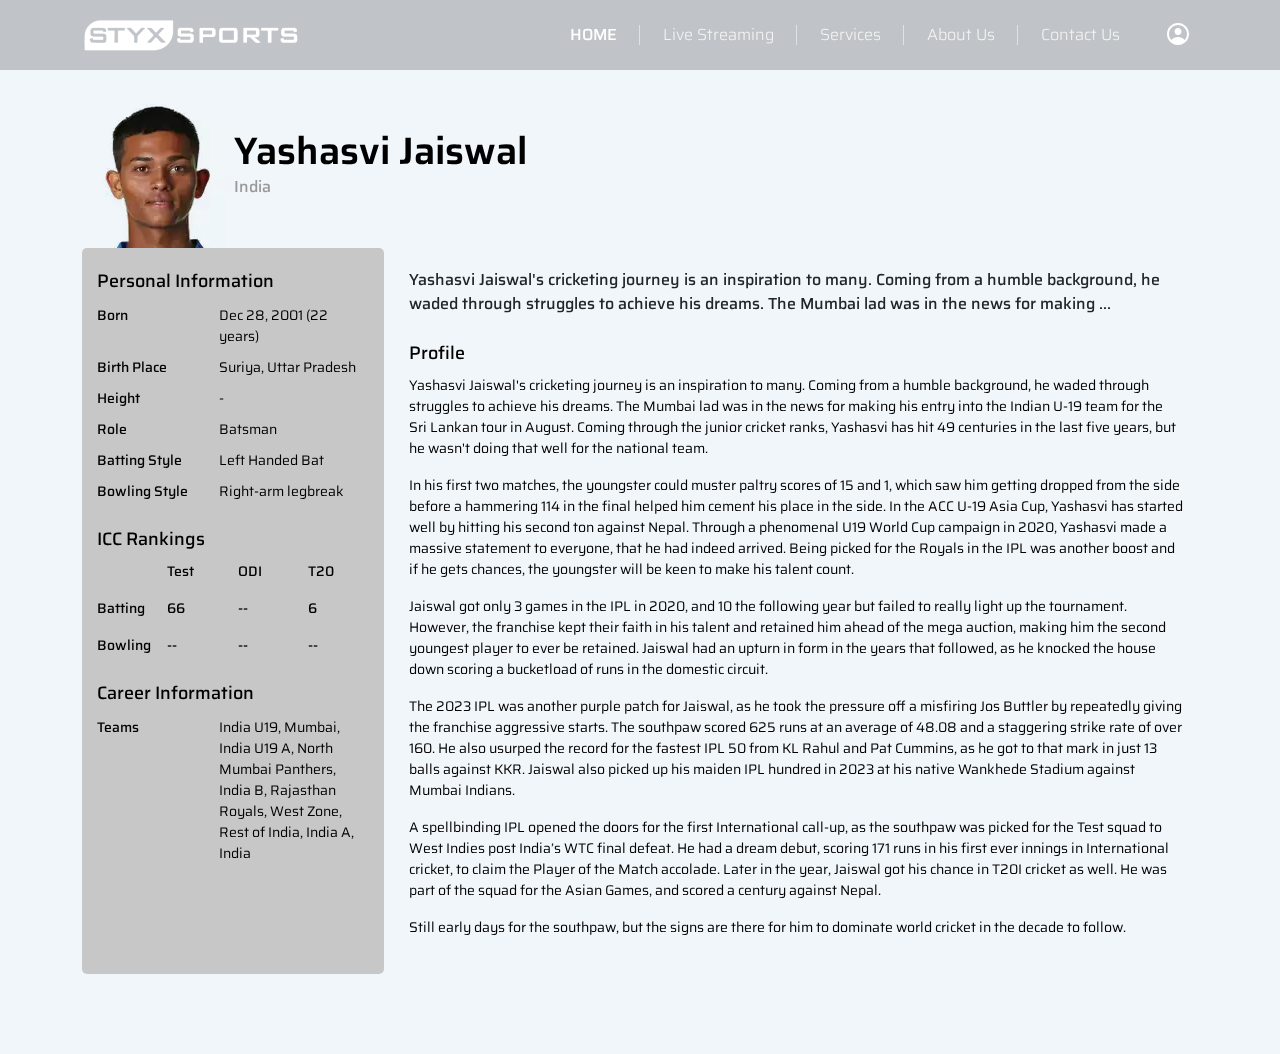
==== player-details.html @ 8a096def "added_player_details_screen" ====
<!doctype html>
<html lang="en">

<head>
    <meta charset="utf-8">
    <meta name="viewport" content="width=device-width, initial-scale=1">
    <meta name="theme-color" content="#061945" />
    <title>Cricket</title>

    <!-- External CSS Link -->
    <link rel="stylesheet" href="./Assets/CSS/style.css">
    <link rel="stylesheet" href="./Assets/CSS/streaming-view.result.css">
    <link rel="stylesheet" href="./Assets/CSS/player-details.css">

    <!-- Font Awesome CDN -->
    <link rel="stylesheet" href="https://cdnjs.cloudflare.com/ajax/libs/font-awesome/6.5.1/css/all.min.css"
        integrity="sha512-DTOQO9RWCH3ppGqcWaEA1BIZOC6xxalwEsw9c2QQeAIftl+Vegovlnee1c9QX4TctnWMn13TZye+giMm8e2LwA=="
        crossorigin="anonymous" referrerpolicy="no-referrer" />
    <!-- Font Awesome CDN -->
    <link rel="stylesheet" href="./Assets/CSS/bootstrap.min.css">
</head>

<body>
    <!-- navbar component starts here -->
    <header class="header">
        <nav class="navbar navbar-expand-lg">
            <div class="container">
                <a class="navbar-brand" href="#">
                    <img loading="lazy" src="./Assets/Icons/logo.png" alt="">
                </a>
                <button class="navbar-toggler" type="button" data-bs-toggle="collapse"
                    data-bs-target="#navbarSupportedContent" aria-controls="navbarSupportedContent"
                    aria-expanded="false" aria-label="Toggle navigation">
                    <i class="fa-solid fa-bars menu-icon"></i>
                </button>
                <div class="collapse navbar-collapse" id="navbarSupportedContent">
                    <ul class="navbar-nav ms-auto mb-2 mb-lg-0">
                        <li class="nav-item">
                            <a onclick="changeTextTransform(this)" class="nav-link nav-active" aria-current="page"
                                href="#">Home</a>
                        </li>
                        <li class="nav-item">
                            <a onclick="changeTextTransform(this)" class="nav-link" href="#">Live Streaming</a>
                        </li>
                        <li class="nav-item">
                            <a onclick="changeTextTransform(this)" class="nav-link" href="#">Services</a>
                        </li>
                        <li class="nav-item">
                            <a onclick="changeTextTransform(this)" class="nav-link" href="#">About Us</a>
                        </li>
                        <li class="nav-item">
                            <a onclick="changeTextTransform(this)" class="nav-link last-child" href="#">Contact Us</a>
                        </li>
                        <li class="nav-item">
                            <a style="margin-top: -2px;" class="nav-link last-child" href="#"><svg
                                    data-bs-toggle="modal" data-bs-target="#exampleModal1" width="24" height="24"
                                    viewBox="0 0 24 24" fill="none" xmlns="http://www.w3.org/2000/svg">
                                    <path fill-rule="evenodd" clip-rule="evenodd"
                                        d="M12 3C7.02944 3 3 7.02944 3 12C3 14.3049 3.86647 16.4075 5.29146 17.9997C6.94 16.1586 9.3347 15 12 15C14.6655 15 17.0604 16.1588 18.7083 18C20.1334 16.4077 21 14.3051 21 12C21 7.02944 16.9706 3 12 3ZM1 12C1 5.92487 5.92487 1 12 1C18.0751 1 23 5.92487 23 12C23 18.0751 18.0751 23 12 23C5.92487 23 1 18.0751 1 12ZM15.5 9.5C15.5 11.433 13.933 13 12 13C10.067 13 8.5 11.433 8.5 9.5C8.5 7.567 10.067 6 12 6C13.933 6 15.5 7.567 15.5 9.5Z"
                                        fill="#FFFFFF"></path>
                                </svg></a>
                        </li>
                    </ul>
                </div>
            </div>
        </nav>
    </header>
    <!-- navbar component ends here -->

    <!-- player details component starts here -->
    <section class="player-details-wrapper">
        <div class="container">
            <!-- player header -->
            <div class="player-details-header">
                <div>
                    <img src="./Assets/Images/yashasvi-jaiswal.webp" alt="">
                </div>
                <div>
                    <h1>Yashasvi Jaiswal
                    </h1>
                    <p>India</p>
                </div>
            </div>
            <!-- player header -->

            <!-- player info -->
            <div class="player-info-grid-row">
                <div>
                    <p class="heade-info">Personal Information</p>

                    <!-- personal info grid row -->
                    <div class="personal-info-grid-row">
                        <div>
                            <p>Born</p>
                        </div>
                        <div>
                            <p>Dec 28, 2001 (22 years)</p>
                        </div>
                    </div>
                    <div class="personal-info-grid-row">
                        <div>
                            <p>Birth Place</p>
                        </div>
                        <div>
                            <p>Suriya, Uttar Pradesh</p>
                        </div>
                    </div>
                    <div class="personal-info-grid-row">
                        <div>
                            <p>Height</p>
                        </div>
                        <div>
                            <p>-</p>
                        </div>
                    </div>
                    <div class="personal-info-grid-row">
                        <div>
                            <p>Role</p>
                        </div>
                        <div>
                            <p>Batsman</p>
                        </div>
                    </div>
                    <div class="personal-info-grid-row">
                        <div>
                            <p>Batting Style</p>
                        </div>
                        <div>
                            <p>Left Handed Bat</p>
                        </div>
                    </div>
                    <div class="personal-info-grid-row">
                        <div>
                            <p>Bowling Style</p>
                        </div>
                        <div>
                            <p>Right-arm legbreak</p>
                        </div>
                    </div>
                    <!-- personal info grid row -->


                    <p class="heade-info mt-4 mb-2">ICC Rankings</p>

                    <!-- icc rankings grid row -->
                    <div class="icc-rankings-grid-row">
                        <div></div>
                        <div>
                            <p>Test</p>
                        </div>
                        <div>
                            <p>ODI</p>
                        </div>
                        <div>
                            <p>T20</p>
                        </div>
                    </div>

                    <div class="icc-rankings-grid-row">
                        <div>
                            <p class="head-icc">Batting</p>
                        </div>
                        <div>
                            <p>66</p>
                        </div>
                        <div>
                            <p>--</p>
                        </div>
                        <div>
                            <p>6</p>
                        </div>
                    </div>

                    <div class="icc-rankings-grid-row">
                        <div>
                            <p class="head-icc">Bowling</p>
                        </div>
                        <div>
                            <p>--</p>
                        </div>
                        <div>
                            <p>--</p>
                        </div>
                        <div>
                            <p>--</p>
                        </div>
                    </div>
                    <!-- icc rankings grid row -->

                    <p class="heade-info mt-4">Career Information</p>
                    <div class="personal-info-grid-row">
                        <div>
                            <p>Teams</p>
                        </div>
                        <div>
                            <p>India U19, Mumbai, India U19 A, North Mumbai Panthers, India B, Rajasthan Royals, West
                                Zone, Rest of India, India A, India</p>
                        </div>
                    </div>
                </div>
                <div>
                    <p class="profile-info">Yashasvi Jaiswal's cricketing journey is an inspiration to many. Coming from
                        a humble background,
                        he waded through struggles to achieve his dreams. The Mumbai lad was in the news for making ...
                    </p>

                    <p class="heade-info mt-4 mb-2">Profile</p>
                    <div class="profile-info-row">
                        <p>Yashasvi Jaiswal's cricketing journey is an inspiration to many. Coming from a humble
                            background,
                            he waded through struggles to achieve his dreams. The Mumbai lad was in the news for making
                            his
                            entry into the Indian U-19 team for the Sri Lankan tour in August. Coming through the junior
                            cricket ranks, Yashasvi has hit 49 centuries in the last five years, but he wasn't doing
                            that
                            well for the national team.</p>
                        <p>In his first two matches, the youngster could muster paltry scores of 15 and 1, which saw him
                            getting dropped from the side before a hammering 114 in the final helped him cement his
                            place in the side. In the ACC U-19 Asia Cup, Yashasvi has started well by hitting his second
                            ton against Nepal. Through a phenomenal U19 World Cup campaign in 2020, Yashasvi made a
                            massive statement to everyone, that he had indeed arrived. Being picked for the Royals in
                            the IPL was another boost and if he gets chances, the youngster will be keen to make his
                            talent count.</p>
                        <p>Jaiswal got only 3 games in the IPL in 2020, and 10 the following year but failed to really
                            light up the tournament. However, the franchise kept their faith in his talent and retained
                            him ahead of the mega auction, making him the second youngest player to ever be retained.
                            Jaiswal had an upturn in form in the years that followed, as he knocked the house down
                            scoring a bucketload of runs in the domestic circuit.</p>
                        <p>The 2023 IPL was another purple patch for Jaiswal, as he took the pressure off a misfiring
                            Jos Buttler by repeatedly giving the franchise aggressive starts. The southpaw scored 625
                            runs at an average of 48.08 and a staggering strike rate of over 160. He also usurped the
                            record for the fastest IPL 50 from KL Rahul and Pat Cummins, as he got to that mark in just
                            13 balls against KKR. Jaiswal also picked up his maiden IPL hundred in 2023 at his native
                            Wankhede Stadium against Mumbai Indians.</p>
                        <p>A spellbinding IPL opened the doors for the first International call-up, as the southpaw was
                            picked for the Test squad to West Indies post India’s WTC final defeat. He had a dream
                            debut, scoring 171 runs in his first ever innings in International cricket, to claim the
                            Player of the Match accolade. Later in the year, Jaiswal got his chance in T20I cricket as
                            well. He was part of the squad for the Asian Games, and scored a century against Nepal.</p>
                        <p>Still early days for the southpaw, but the signs are there for him to dominate world cricket
                            in the decade to follow.</p>
                    </div>
                </div>
            </div>
            <!-- player info grid -->
        </div>
    </section>
    <!-- player details component ends here -->


    <!-- login singup modal component starts here -->
    <div class="modal fade" id="exampleModal1" tabindex="-1" aria-labelledby="exampleModalLabel1" aria-hidden="true">
        <div class="modal-dialog login-modal-head">
            <div class="modal-content">
                <div class="modal-header login-modal">
                    <h5 class="modal-title" id="exampleModalLabel1">Sign in to continue
                    </h5>
                    <button type="button" class="btn-close" data-bs-dismiss="modal" aria-label="Close"></button>
                </div>
                <div class="modal-body">
                    <input id="mobileNumber" type="number" placeholder="Mobile Number">
                    <button type="submit" id="submitButton">CONTINUE</button>

                    <h4 class="oc-continue"><span>OR CONTINUE WITH</span></h4>

                    <div class="login-auth">
                        <div><img src="./Assets/Icons/fb.webp" alt=""></div>
                        <div><img src="./Assets/Icons/google.webp" alt=""></div>
                    </div>

                    <p class="toc">By logging in, you agree to our <a href="">terms & conditions</a></p>
                </div>
            </div>
        </div>
    </div>
    <!-- login signup modal component ends here -->

    <script src="./Assets/JS/bootstrap.bundle.min.js"></script>

    <!-- <script src="https://cdnjs.cloudflare.com/ajax/libs/jquery/3.7.1/jquery.min.js"
        integrity="sha512-v2CJ7UaYy4JwqLDIrZUI/4hqeoQieOmAZNXBeQyjo21dadnwR+8ZaIJVT8EE2iyI61OV8e6M8PP2/4hpQINQ/g=="
        crossorigin="anonymous" referrerpolicy="no-referrer"></script> -->

    <script src="./Assets/JS/jquery.min.js"></script>

    <script src="./Assets/JS/Active.js"></script>
</body>

</html>
---- Assets/CSS/style.css ----
/* Resetting css */
* {
    margin: 0;
    padding: 0;
    box-sizing: border-box;
    scroll-behavior: smooth;
    transition: .3s ease-in;
    outline: none;
    border: none;
}


body,
html {
    transition: .3s ease-in;
    overflow-x: hidden;
    background-color: #F1F6FA;
}

/* Resetting css */

/* font family including */
@font-face {
    font-family: Saira_Light;
    src: url('../Fonts/Saira-Light.ttf');
}

@font-face {
    font-family: Saira_Regular;
    src: url('../Fonts/Saira-Regular.ttf');
}

@font-face {
    font-family: Saira_Medium;
    src: url('../Fonts/Saira-Medium.ttf');
}

@font-face {
    font-family: Saira_SemiBold;
    src: url('../Fonts/Saira-SemiBold.ttf');
}

@font-face {
    font-family: Saira_Bold;
    src: url('../Fonts/Saira-Bold.ttf');
}

@font-face {
    font-family: Saira_Medium_Italic;
    src: url('../Fonts/Saira-MediumItalic.ttf');
}

/* font family including */

/* scrollbar change css */
* {
    scrollbar-width: auto;
    scrollbar-color: #757575 #ffffff;
    scroll-behavior: smooth;
}

/* Chrome, Edge, and Safari */
*::-webkit-scrollbar {
    width: 10px;
    height: 12px;
}

*::-webkit-scrollbar-track {
    background: #ffffff;
}

*::-webkit-scrollbar-thumb {
    background-color: rgba(0, 0, 0, 0.25);
    border-radius: 10px;
    border: 2px solid #ffffff;
}

body.modal-open {
    overflow: hidden;
    padding-right: 0px !important;
}

/* scrollbar change css */

/* navbar css */
.nav-link {
    font-family: 'Saira_Light';
    color: rgba(255, 255, 255, 0.8) !important;
    position: relative;
    top: 0;
    font-size: 16px;
}

.nav-link::after {
    content: "";
    position: absolute;
    top: 10px;
    right: -15px;
    width: 1px;
    background-color: rgba(255, 255, 255, 0.5);
    height: 20px;
}

.last-child::after {
    background-color: transparent;
}

header {
    position: fixed;
    width: 100%;
    top: 0;
    z-index: 99999;
}

.menu-icon {
    color: white;
}

.navbar-toggler {
    box-shadow: none !important;
}

/* On Scroll header css */
.header_bg {
    background-color: rgba(0, 0, 0, 0.2) !important;
    backdrop-filter: blur(35px);
}

/* On Scroll header css */

@media screen and (min-width: 992px) {
    .navbar-expand-lg .navbar-nav {
        flex-direction: row;
        gap: 30px;
    }
}

.nav-active {
    text-transform: uppercase !important;
    font-size: 12px;
    font-family: 'Saira_Medium';
    color: white !important;
}

@media screen and (max-width: 992px) {
    header {
        background-color: rgba(0, 0, 0, 0.2) !important;
        backdrop-filter: blur(35px);
    }

    .nav-link::after {
        background-color: transparent;
    }
}

/* navbar css */

/* banner css */
.cricket-bg-row {
    background-image: url('../Images/banner.png');
    background-size: cover;
    background-repeat: no-repeat;
    height: 768px;
    background-position: bottom center;
    display: flex;
    flex-direction: column;
    justify-content: center;
}

.banner-wrapper-grid-row {
    display: grid;
    grid-template-columns: 3fr 1fr;
    gap: 10px;
}


.banner-wrapper-grid-row>div:nth-child(1)>p {
    font-size: 46px;
    font-family: 'Saira_Light';
    color: #fff;
    margin-bottom: 0rem;
}

.banner-wrapper-grid-row>div:nth-child(1)>h1 {
    text-transform: uppercase;
    font-size: 65px;
    color: white;
    font-family: 'Saira_SemiBold';
}

.banner-wrapper-grid-row>div:nth-child(1)>h1>span {
    color: #FEB800;
}

.banner-wrapper-grid-row>div:nth-child(2) {
    position: relative;
    top: 0;
}

.banner-wrapper-grid-row>div:nth-child(2)>img {
    position: absolute;
    top: -160px;
}

@media screen and (max-width: 1080px) {
    .banner-wrapper-grid-row>div:nth-child(2)>img {
        position: absolute;
        top: -110px;
        left: -135px;
    }
}

@media screen and (max-width: 712px) {
    .banner-wrapper-grid-row {
        grid-template-columns: repeat(1, 1fr);
    }

    .banner-wrapper-grid-row>div:nth-child(2)>img {
        width: 40%;
        left: 0;
        right: 0;
        margin: auto;
        top: 10px;
    }

    .cricket-bg-row {
        height: 600px;
    }
}

@media screen and (max-width: 576px) {
    .banner-wrapper-grid-row>div:nth-child(1)>h1 {
        font-size: 42px;
    }

    .banner-wrapper-grid-row>div:nth-child(2)>img {
        width: 50%;
    }
}

/* banner css */

/* Video container css */

.video-container {
    position: relative;
    top: 0;
}

.left-side {
    position: absolute;
    top: 0;
    left: 0;
    width: 125px;
}


.video-wrapper-grid-row {
    display: grid;
    grid-template-columns: 1.5fr 3fr;
    gap: 20px;
    margin: 40px 0px 40px 0px;
    /* margin-bottom: 120rem; */
}

.video-wrapper-left-content {
    display: flex;
    flex-direction: column;
    justify-content: center;
}

.video-icon img {
    width: 100%;
    position: relative;
}

.video-container-col {
    position: relative;
    top: 0;
}


.top-row {
    position: absolute;
    top: -40px;
    left: -40px;
}

.bottom-row {
    position: absolute;
    bottom: -105px;
    right: -110px;
}


.video-wrapper-left-content>p:nth-child(1) {
    font-family: 'Saira_Medium';
    font-size: 24px;
    text-transform: uppercase;
    color: #CC0102;
    margin-bottom: 0rem;
}

.video-wrapper-left-content>h2 {
    font-family: 'Saira_Medium';
    font-size: 54px;
    color: #102C6D;
    text-transform: uppercase;
}

.video-wrapper-left-content>p:nth-child(3) {
    font-family: 'Saira_Medium';
    font-size: 24px;
    text-transform: uppercase;
    color: #000;
    margin-bottom: 0.5rem;
}

.video-wrapper-left-content>p:nth-child(4) {
    font-family: 'Saira_Regular';
}

.video-icon {
    position: relative;
    top: 0;
}

.video-icon>button {
    position: absolute;
    bottom: 0;
    left: 0;
    right: 0;
    margin: auto;
    width: fit-content;
    border-radius: 22px 22px 0px 0px;
    border: 1px solid rgba(255, 255, 255, 0.07);
    background: rgba(255, 255, 255, 0.20);
    backdrop-filter: blur(17.700000762939453px);
    padding: 10px 20px 10px 20px;
    font-family: 'Saira_Medium';
    font-size: 24px;
    color: white;
    z-index: 22;
}



@media screen and (max-width: 1080px) {
    .video-wrapper-grid-row {
        grid-template-columns: 2fr 3fr;
    }
}


@media screen and (max-width: 712px) {
    .video-wrapper-grid-row {
        margin-top: 50%;
    }

    .video-wrapper-grid-row {
        display: flex;
        flex-direction: column-reverse;
    }

    .video-wrapper-left-content {
        position: relative;
        z-index: 222;
    }
}

@media screen and (max-width: 576px) {
    .video-wrapper-left-content>h2 {
        padding-right: 70px;
        font-size: 42px;
    }
}

/* video container css */

/* streaming css starts here */
.streaming-header>h3 {
    font-family: 'Saira_Regular';
    font-size: 32px;
}

.streaming-header {
    margin-top: 20px;
    display: flex;
    flex-direction: row;
    align-items: center;
    justify-content: space-between;
}

.streaming-header>button {
    border-radius: 7px;
    background: #CC0102;
    padding: 8px 15px;
    font-family: 'Saira_Medium';
    color: white;
    font-size: 16px;
    white-space: nowrap;
}

.live-streaming-container {
    margin: 140px 0px 50px 0px;
    position: relative;
    top: 0;
}

.right-side-ellipse {
    position: absolute;
    right: 0;
    top: 120px;
}

.streaming-header>h3>span {
    font-family: 'Saira_SemiBold';
    color: #102C6D;
}

/* carousel css */
.item {
    height: auto;
    margin-top: 15px;
}


.owl-carousel .owl-item img {
    height: 224px;
    object-fit: cover;
    overflow-clip-margin: unset;
    overflow: hidden;
    border-radius: 11px 11px 0px 0px;
    transform: scale(1);
    transition: .5s ease-in-out;
}

.owl-carousel .owl-item img:hover {
    transform: scale(1.05);
    cursor: pointer;
}

.owl-prev,
.owl-next {
    position: absolute;
    top: 50%;
    transform: translateY(-50%);
    display: block !important;
    border: 0px solid black;
}

.owl-prev {
    left: -30px;
}

.owl-next {
    right: -30px;
}

.owl-prev i,
.owl-next i {
    color: #fff;
    font-size: 18px;
}

.owl-theme .owl-nav [class*=owl-] {
    width: 50px !important;
    height: 50px !important;
    display: flex !important;
    border-radius: 8px !important;
    background: #102C6D !important;
    box-shadow: 3px 3px 8px 0px rgba(0, 0, 0, 0.10), 11px 11px 15px 0px rgba(0, 0, 0, 0.09), 24px 24px 20px 0px rgba(0, 0, 0, 0.05), 42px 42px 24px 0px rgba(0, 0, 0, 0.01), 66px 66px 26px 0px rgba(0, 0, 0, 0.00) !important;
    flex-direction: row;
    align-items: center;
    justify-content: center;
}

.text-owl {
    border-radius: 0px 0px 11px 11px;
    border: 1px solid rgba(16, 44, 109, 0.20);
    background: #FFF;
    box-shadow: 1px 3px 8px 0px rgba(0, 0, 0, 0.03), 2px 14px 14px 0px rgba(0, 0, 0, 0.03), 5px 30px 19px 0px rgba(0, 0, 0, 0.02), 9px 54px 22px 0px rgba(0, 0, 0, 0.00), 13px 85px 24px 0px rgba(0, 0, 0, 0.00);
    padding: 10px 15px 15px 15px;
}

.text-owl>p:nth-child(1) {
    font-family: 'Saira_Medium_Italic';
    color: #CC0102;
    font-size: 20px;
    margin-bottom: 0rem;
}

.text-owl>p:nth-child(2) {
    font-family: 'Saira_Medium';
    font-size: 16px;
    color: #000;
    margin-bottom: 0.4rem;
}

.text-owl>p:nth-child(3),
.live-score-dt {
    border-radius: 6px;
    background: #F2F2F2;
    display: inline-block;
    padding: 5px 10px;
    margin-bottom: 0rem;
    color: #4D4D4D;
    font-family: 'Saira_Regular';
    font-size: 12px;
}

@media screen and (max-width: 576px) {
    .owl-prev {
        left: -15px;
    }

    .owl-next {
        right: -15px;
    }

    .streaming-header>h3 {
        font-size: 26px;
    }
}

/* carousel css */

/* streaming css ends here */

/* india tour component starts here */
.india-tour-container {
    margin: 0px 0px 50px 0px;
    position: relative;
    z-index: 22;
}

.grid-row-india-tour-row {
    display: grid;
    grid-template-columns: repeat(3, minmax(0, 1fr));
    gap: 15px;
    margin-top: 20px;
    position: relative;
    z-index: 222;
}

.carousel-img {
    position: relative;
    top: 0;
    height: 224px;
    overflow: hidden;
    border-radius: 11px 11px 0px 0px;
}

.carousel-img>button {
    position: absolute;
    bottom: 20px;
    left: 0;
    border-radius: 0px 15px 4px 0px;
    border: 1px solid rgba(255, 255, 255, 0.07);
    background: rgba(255, 255, 255, 0.20);
    font-family: 'Saira_Medium';
    font-size: 16px;
    color: white;
    text-transform: uppercase;
    padding: 8px 14px;
    backdrop-filter: blur(17.700000762939453px);
}

.carousel-img>img {
    height: 224px;
    object-fit: cover;
    overflow-clip-margin: unset;
    overflow: hidden;
    border-radius: 11px 11px 0px 0px;
    width: 100%;
}


@media screen and (max-width: 712px) {
    .grid-row-india-tour-row {
        grid-template-columns: repeat(2, minmax(0, 1fr));
    }
}

@media screen and (max-width: 576px) {
    .grid-row-india-tour-row {
        grid-template-columns: repeat(1, minmax(0, 1fr));
    }
}

/* india tour component ends here */

/* live score component css starts here */
.live-score-container {
    margin: 0px 0px 50px 0px;
    position: relative;
    z-index: 22;
}

.live-score-grid-row {
    display: grid;
    grid-template-columns: repeat(4, minmax(0, 1fr));
    gap: 15px;
    margin-top: 15px;
}

.live-score-grid-row>div {
    border-radius: 11px;
    border: 1px solid rgba(16, 44, 109, 0.20);
    background: #FFF;
    box-shadow: 1px 3px 8px 0px rgba(0, 0, 0, 0.03), 2px 14px 14px 0px rgba(0, 0, 0, 0.03), 5px 30px 19px 0px rgba(0, 0, 0, 0.02), 9px 54px 22px 0px rgba(0, 0, 0, 0.00), 13px 85px 24px 0px rgba(0, 0, 0, 0.00);
    padding: 15px 15px 15px 15px;
}

.live-score-row {
    display: flex;
    flex-direction: row;
    justify-content: space-between;
    margin-top: 20px;
}

.live-score-row>div {
    display: flex;
    flex-direction: column;
    justify-content: center;
}

.live-score-row>div>img {
    width: 64px;
}

.throw-ball {
    width: 32px !important;
}

.text-flex-row {
    display: flex;
    flex-direction: row;
    justify-content: space-between;
    margin-top: 5px;
}

.text-flex-row>div:nth-child(3) {
    text-align: right;
}

.text-flex-row>div:nth-child(1)>p:nth-child(1),
.text-flex-row>div:nth-child(1)>p:nth-child(2) {
    font-family: 'Saira_Medium';
    font-size: 14px;
    color: #000;
    margin-bottom: 0.5rem;
}

.text-flex-row>div:nth-child(1)>p:nth-child(2) {
    margin-bottom: 0rem;
}

.text-flex-row>div:nth-child(3)>p:nth-child(1) {
    font-family: 'Saira_Medium';
    font-size: 14px;
    color: #4D4D4D;
    margin-bottom: 0.5rem;
}

.text-flex-row>div:nth-child(3)>p:nth-child(2) {
    font-family: 'Saira_Medium';
    font-size: 14px;
    color: #000;
    margin-bottom: 0rem;
}

@media screen and (max-width: 992px) {
    .live-score-grid-row {
        grid-template-columns: repeat(3, minmax(0, 1fr));
    }
}

@media screen and (max-width: 712px) {
    .live-score-grid-row {
        grid-template-columns: repeat(2, minmax(0, 1fr));
    }
}

@media screen and (max-width: 576px) {
    /* .live-score-row>div>img {
        width: 35px;
    } */

    .live-score-row {
        gap: 10px;
    }

    /* 
    .text-flex-row>div:nth-child(1)>p:nth-child(1),
    .text-flex-row>div:nth-child(1)>p:nth-child(2),
    .text-flex-row>div:nth-child(3)>p:nth-child(1),
    .text-flex-row>div:nth-child(3)>p:nth-child(2) {
        font-size: 12px;
    } */

    .text-flex-row {
        gap: 5px;
    }
}

/* live score component css ends here */

/* live streaming css starts here */
.live-streaming-wrapper {
    background-color: #102C6D;
    padding: 40px 0px 40px 0px;
    position: relative;
    top: 0;
}

.left-popular {
    position: absolute;
    bottom: 0;
    left: 0;
}

.right-popular {
    position: absolute;
    bottom: 0;
    right: 0;
}

.headline-wrapper {
    text-align: center;
}

.headline-wrapper>h3 {
    font-family: 'Saira_Light';
    font-size: 46px;
    color: white;
}

.headline-wrapper>h3>span {
    font-family: 'Saira_SemiBold';
}

.cards-grid-row {
    display: grid;
    grid-template-columns: repeat(5, minmax(0, 1fr));
    gap: 1px;
    margin-top: 20px;
}

.container-lamp {
    position: relative;
    top: 0;
}

.lamp-left {
    position: absolute;
    top: -25px;
    left: 70px;
}

.lamp-right {
    position: absolute;
    top: -25px;
    right: 70px;
}

.cards-grid-row>div>img {
    width: 100%;
    margin-bottom: 8px;
    position: relative;
    transition: .5s ease-in-out;
}

.cards-grid-row>div>img:hover {
    transform: translateY(-10px);
    cursor: pointer;
}

.card-text-content {
    margin-top: -45px;
    padding: 0px 25px 0px 25px;
}

.card-text-content>p:nth-child(1) {
    font-family: 'Saira_Medium_Italic';
    font-size: 20px;
    color: white;
    margin-bottom: 0rem;
    line-height: 1.3195;
}

.card-text-content>p:nth-child(2) {
    font-family: 'Saira_Medium';
    font-size: 12px;
    color: rgba(255, 255, 255, 0.50);
}

@media screen and (max-width: 992px) {
    .cards-grid-row {
        grid-template-columns: repeat(3, minmax(0, 1fr));
    }
}

@media screen and (max-width: 712px) {
    .cards-grid-row {
        grid-template-columns: repeat(2, minmax(0, 1fr));
    }
}

@media screen and (max-width: 576px) {
    .card-text-content {
        margin-top: -35px;
    }

    .headline-wrapper>h3 {
        font-size: 38px;
    }
}

/* live streaming css ends here */

.left-second-ellipse {
    position: absolute;
    right: 0;
    top: 100px;
}

/* subscribe css starts here */
.subcribe-container {
    background-image: url('../Images/Rectangle 4.png');
    background-size: cover;
    background-repeat: no-repeat;
    background-position: center center;
    /* height: 100vh; */
    margin-top: 135px;
}

.subcribe-grid-row {
    display: grid;
    grid-template-columns: repeat(2, minmax(0, 1fr));
    gap: 30px;
}

.subcribe-grid-row>div:nth-child(1)>img {
    margin-top: -100px;
    width: 100%;
    position: relative;
    z-index: 2222;
}

.subcribe-grid-row>div:nth-child(2) {
    padding-right: 150px;
    display: flex;
    flex-direction: column;
    justify-content: center;
}

.subcribe-grid-row>div:nth-child(2)>h4 {
    font-family: 'Saira_Regular';
    font-size: 64px;
    color: white;
    line-height: 1.1195;
}

.subcribe-grid-row>div:nth-child(2)>h4>span {
    font-family: 'Saira_SemiBold';
}

.subcribe-grid-row>div:nth-child(2)>p {
    font-family: 'Saira_Regular';
    color: white;
    margin-top: 5px;
    font-size: 16px;
}

.input-container {
    position: relative;
    top: 0;
}

.input-container>input {
    border-radius: 11px;
    background: rgba(255, 255, 255, 0.20);
    backdrop-filter: blur(3px);
    height: 64px;
    padding: 0px 20px;
    width: 100%;
    font-family: 'Saira_Regular';
    color: white !important;
    font-size: 16px;
}

::placeholder {
    color: white;
    opacity: 1;
    /* Firefox */
}

::-ms-input-placeholder {
    /* Edge 12 -18 */
    color: white;
}

.input-container>div {
    position: absolute;
    top: 0;
    right: 0;
    border-radius: 11px;
    display: flex;
    flex-direction: row;
    align-items: center;
    justify-content: center;
    background-color: #CC0102;
    width: 80px;
    height: 64px;
}

.input-container>div>i {
    color: white;
    font-size: 22px;
}

@media screen and (max-width: 1080px) {
    .subcribe-grid-row>div:nth-child(2) {
        padding-right: 30px;
        padding-bottom: 40px;
        padding-top: 40px;
    }
}

@media screen and (max-width: 992px) {
    .subcribe-grid-row {
        grid-template-columns: repeat(1, minmax(0, 1fr));
    }

    .subcribe-grid-row>div:nth-child(2) {
        padding: 0px 20px 70px 20px;
    }
}

@media screen and (max-width: 576px) {
    .subcribe-grid-row>div:nth-child(2)>h4 {
        font-size: 38px;
    }
}

/* subscribe css ends here */

.left-side-third-ellipse {
    position: absolute;
    left: 0;
}


/* footer section code starts here */
.specimen {
    position: relative;
    top: 0;
    background: #061945;
    overflow: hidden;
}

.printing {
    display: grid;
    grid-template-columns: 400px 4fr 4fr 250px;
    gap: 100px;
    max-width: 1300px;
    margin: auto;
    padding: 60px 20px;
}

.batsman {
    position: absolute;
    bottom: 0;
    left: 0;
}

.runer {
    position: absolute;
    right: 0;
    bottom: 0;
}

.printing-grid p {
    margin: 20px 0px;
    color: #FFF;
    font-family: 'Saira_Regular';
    font-size: 16px;
    line-height: 22px;
}

.printing-grid>img {
    width: 50%;
}

.printing-grid ul li {
    list-style: none;
    color: #FFF;
    leading-trim: both;
    text-edge: cap;
    font-family: 'Saira_Regular';
    font-size: 16px;
    padding: 10px 0px;
}

.printing-grid ul li a {
    text-decoration: none;
    color: #FFF;
    font-family: 'Saira_Regular';
    font-size: 16px;
}

.printing-grid ol,
ul {
    padding-left: 0rem !important;
}

.printing-grid dl,
ol,
ul {
    margin-top: 0;
    margin-bottom: 1rem;
}


.printing-grid h4 {
    color: #FFF;
    font-family: 'Saira_Medium';
    font-size: 20px;
    font-style: normal;
    margin: 10px 0px;
}

.lising-grid a {
    text-decoration: none;
    color: #FFF;
    font-size: 20px;
    margin: 0px 8px;
}


@media screen and (max-width: 1399.98px) {
    .batsman {
        position: absolute;
        bottom: -60px;
        left: -81px;
    }
}

@media screen and (max-width: 1080px) {
    .printing {
        grid-template-columns: 2fr 1fr 1fr 1fr;
        padding: 60px 30px;
        gap: 30px;
    }
}

@media screen and (max-width: 992px) {
    .printing {
        grid-template-columns: repeat(2, 1fr);
        padding: 60px 30px;
        grid-row-gap: 50px;

    }
}

@media screen and (max-width: 576px) {
    .printing {
        grid-template-columns: repeat(1, 1fr);
        padding: 60px 30px;
        gap: 10px;
    }

    .printing-grid>h4:nth-child(1) {
        margin-top: 30px;
    }

    .printing-grid img {
        width: 100%;
    }

    .runer img {
        width: 100%;
    }
}


/* <!-- footer end here --> */

.STREAMING {
    background-color: #F1F6FA;
    padding: 50px 20px;
}


.live-Cricket {
    max-width: 1120px;
    margin: auto;
    top: 0;
    position: relative;
    z-index: 2222;
}

.live-Cricket img {
    width: 100%;
}

.Ellipse1 {
    background-color: #CC0102;
    width: 136px;
    height: 136px;
    position: absolute;
    left: -50px;
    z-index: -1;
    border-radius: 100px;
    bottom: 90px;
}

.Ellipse2 {
    background-color: #102C6D;
    width: 136px;
    height: 136px;
    position: absolute;
    right: -50px;
    z-index: -1;
    border-radius: 100px;
    top: 90px;
}


@media screen and (max-width: 1299.98px) {
    .Ellipse2 {
        width: 56px;
        height: 56px;
        right: 0;
    }

    .Ellipse1 {
        width: 56px;
        height: 56px;
        left: 0;
    }
}


.ODI-crk {
    position: absolute;
    bottom: 70px;
    left: 65px;
}

.ODI-crk h3 {
    color: #FFF;
    leading-trim: both;
    text-edge: cap;
    font-family: 'Saira_Light';
    font-size: 64px;
    margin-bottom: 0;
}

.ODI-crk h5 {
    color: #FFF;
    leading-trim: both;
    text-edge: cap;
    font-family: 'Saira_SemiBold';
    font-size: 64px;
    margin-bottom: 0;
}


.ODI-crk p {
    color: #FFF;
    leading-trim: both;
    text-edge: cap;
    font-family: 'Saira_SemiBold';
    font-size: 24px;
    margin-bottom: 0;
}


@media screen and (max-width: 992px) {
    .ODI-crk h5 {
        font-size: 44px;
    }

    .ODI-crk h3 {
        font-size: 44px;
    }

    .ODI-crk p {
        font-size: 18px;
    }


    .ODI-crk {
        bottom: 50px;
        left: 55px;
    }
}


@media screen and (max-width: 640px) {
    .ODI-crk h5 {
        font-size: 34px;
    }

    .ODI-crk h3 {
        font-size: 34px;
    }

    .ODI-crk p {
        font-size: 18px;
    }

}


@media screen and (max-width: 576px) {
    .ODI-crk h5 {
        font-size: 20px;
    }

    .ODI-crk h3 {
        font-size: 20px;
    }

    .ODI-crk p {
        font-size: 16px;
    }

    .ODI-crk {
        bottom: 20px;
        left: 25px;
    }
}


/* STREAMING */

/* modal component starts here */
.modal {
    margin-top: 100px !important;
    overflow: hidden !important;
}

.modal-header {
    background: #F1F6FA;
}

.modal-title {
    leading-trim: both;
    text-edge: cap;
    font-family: 'Saira_SemiBold';
    font-size: 20px;
    color: #102C6D;
    margin-bottom: 0;
}

/* modal component ends here */

/* shimmer animation css */
.content-text,
.content-image {
    opacity: 0;
    transition: opacity 0.5s ease;
    /* Add a transition effect for a smoother appearance */
}

.shimmer-bg {
    position: absolute;
    top: 0;
    left: 0;
    width: 100%;
    height: 100%;
    background: linear-gradient(to right, transparent 0%, rgba(255, 255, 255, 0.4) 50%, transparent 100%);
    animation: shimmerAnimation 5s infinite;
}

.shimmer-bg.bg-active+.content-text,
.shimmer-bg.bg-active+.content-image {
    opacity: 0;
}

@keyframes shimmerAnimation {
    0% {
        transform: translateX(-100%);
    }

    100% {
        transform: translateX(100%);
    }
}


/* shimmer animation css */

/* slick carousel css */

.carousel {
    margin-top: 15px;
}

.slick-initialized .slick-slide {
    margin: 0px 10px 0px 10px;
    border-radius: 11px;
    border: 1px solid rgba(16, 44, 109, 0.20);
    background: #FFF;
    box-shadow: 1px 3px 8px 0px rgba(0, 0, 0, 0.03), 2px 14px 14px 0px rgba(0, 0, 0, 0.03), 5px 30px 19px 0px rgba(0, 0, 0, 0.02), 9px 54px 22px 0px rgba(0, 0, 0, 0.00), 13px 85px 24px 0px rgba(0, 0, 0, 0.00);
    padding: 15px 15px 15px 15px;
}

.slick-prev:before,
.slick-next:before {
    color: #fff !important;
    font-size: 22px !important;
    opacity: 1 !important;
}

.slick-prev {
    left: -10px !important;
    position: relative;
    z-index: 222;
}

.slick-next {
    right: -10px !important;
    position: relative;
    z-index: 222;
}

#slick-cs {
    display: none;
}

/* slick carousel css */

.skeleton-item {
    width: 100%;
    height: 100%;
    display: flex;
    flex-direction: column;
    justify-content: space-between;
    background: linear-gradient(90deg, #f0f0f0 25%, #ddd 50%, #f0f0f0 75%);
    /* Shimmer effect */
    background-size: 200% 100%;
    /* Control the width of the shimmer */
    animation: shimmerX 1.5s infinite linear;
    /* Animation for the shimmer */
    border-radius: 8px;
    /* Adjust as needed */
    overflow: hidden;
    z-index: 1;
    /* Place the skeleton above the carousel items */
}

.skeleton-img {
    height: 200px;
    /* Set a fixed height for the skeleton image */
    width: 100%;
    background: linear-gradient(90deg, #f0f0f0 25%, #ddd 50%, #f0f0f0 75%);
    /* Shimmer effect */
    background-size: 200% 100%;
    /* Control the width of the shimmer */
    animation: shimmerX 1.5s infinite linear;
    /* Animation for the shimmer */
    border-radius: 8px;
    /* Set a background color for the skeleton image */
}

.skeleton-text {
    height: 40px;
    /* Set a fixed height for the skeleton text */
    width: 80%;
    /* Adjust as needed */
    margin: 10px auto;
    /* Adjust as needed */
    background-color: #ddd;
    border-radius: 3px;
    /* Set a background color for the skeleton text */
}

@keyframes shimmerX {
    0% {
        background-position: 200% 0;
    }

    100% {
        background-position: -200% 0;
    }
}


.shinner-skelton {
    display: grid;
    grid-template-columns: repeat(3, minmax(0, 1fr));
    gap: 20px;
    margin-top: 15px;
}

@media screen and (max-width: 992px) {
    .shinner-skelton>div:nth-child(3) {
        display: none;
    }

    .shinner-skelton {
        grid-template-columns: repeat(2, minmax(0, 1fr));
    }
}

@media screen and (max-width: 576px) {

    .shinner-skelton>div:nth-child(3),
    .shinner-skelton>div:nth-child(2) {
        display: none;
    }

    .shinner-skelton {
        grid-template-columns: repeat(1, minmax(0, 1fr));
    }
}

.slick-prev:before,
.slick-next:before {
    font-family: 'FontAwesome' !important;
    font-size: 15px !important;
}


/* signup login modal */
.modal-body>input {
    height: 48px;
    width: 100%;
    border: 1px solid #C7C7C7;
    color: #000;
    padding: 5px 10px;
    font-family: 'Saira_Medium';
    font-size: 16px;
    border-radius: 2px;
}

::placeholder {
    color: #C7C7C7;
    opacity: 1;
    /* Firefox */
}

::-ms-input-placeholder {
    /* Edge 12 -18 */
    color: #C7C7C7;
}

input::-webkit-outer-spin-button,
input::-webkit-inner-spin-button {
    -webkit-appearance: none;
    margin: 0;
}

/* Firefox */
input[type=number] {
    -moz-appearance: textfield;
}

.modal-body>button {
    text-align: center;
    width: 100%;
    padding: 10px 12px;
    background-color: #061945;
    border-radius: 2px;
    margin-top: 15px;
    font-family: 'Saira_Medium';
    font-size: 16px;
    color: white;
}

.login-modal-head{
    width: 400px !important;
}

/* rgb(220, 222, 228) */

#submitButton:disabled {
    background-color: rgb(220, 222, 228); /* Change color to light gray when disabled */
    color: gray; /* Change text color to gray when disabled */
}

.oc-continue {
    width: 100%; 
    text-align: center; 
    border-bottom: 1px solid rgb(220, 222, 228); 
    line-height: 0.1em;
    margin: 40px 0 20px; 
    font-size: 12px;
    color: #757575;
    font-family: 'Saira_Medium';
 } 
 
 .oc-continue span { 
     background:#fff; 
     padding:0 10px; 
 }

 .login-auth{
    display: flex;
    flex-direction: row;
    align-items: center;
    justify-content: center;
    gap: 20px;
 }

 .login-auth>div{
    border: 1px solid rgb(220, 222, 228);
    width: 45px;
    height: 35px;
    display: flex;
    flex-direction: row;
    align-items: center;
    justify-content: center;
    border-radius: 2px;
 }

 .toc{
    margin-bottom: 0rem;
    margin-top: 50px;
    font-family: 'Saira_Regular';
    font-size: 14px;
    text-align: center;
 }

 #mute-button>i{
    font-size: 1.5rem;
 }

 #mute-button{
    float: right;
    /* margin-bottom: 5rem; */
    position: absolute;
    top: -50px;
    right: 0;
 }
/* signup login modal */
---- Assets/CSS/streaming-view.result.css ----
body,
html {
    background-color: #F1F6FA;
}

* {
    transition: none;
}

/* Video Banner css starts here */
.bg-video {
    height: 100vh;
    position: relative;
}

.bg-video video {
    position: absolute;
    width: 100%;
    height: 100%;
    object-fit: cover;
}

.video-content {
    position: absolute;
    bottom: 10%;
    color: #fff;
}

.bg-video .video-overlay {
    position: absolute;
    top: 0;
    left: 0;
    width: 100%;
    height: 100%;
    background-image: linear-gradient(to right, rgba(0, 0, 0, 1), transparent);
    /* Adjust opacity as needed */
    /* z-index: 1; */
}

.video_bg_overlay {
    position: relative;
    top: 0;
}

#left-scroll-hori {
    transition: opacity 0.5s ease, transform 0.5s ease;
}

#right-banner-title {
    transition: opacity 0.5s ease, transform 0.5s ease;
}

#watchNowBtn {
    transition: opacity 0.5s ease, transform 0.5s ease;
}

.video_bg_overlay>.cross {
    opacity: 0;
    transition: opacity 0.3s ease, transform 0.3s ease;
    /* Add transition for opacity and transform */
    position: absolute;
    top: -20px;
    /* Initially position above */
    left: 50%;
    transform: translateY(-100%);
    /* Initially move up */
    color: white;
    background-color: black;
    border-radius: 50%;
    font-size: 1.5rem;
    width: 40px;
    display: flex;
    flex-direction: column;
    align-items: center;
    justify-content: center;
    height: 40px;
    margin: auto;
    z-index: 222;
}

.video_bg_overlay:hover>.cross {
    opacity: 1;
    transform: translateY(250%);
    /* Move to original position */
}


.video-container-grid-row {
    display: grid;
    grid-template-columns: 2fr 4fr;
    gap: 10px;
}

.left-banner-sect {
    position: relative;
    z-index: 222;
}

.video-container-grid-row>div:nth-child(2) {
    display: flex;
    flex-direction: column;
    align-items: end;
    justify-content: end;
}

.left-banner-sect>p:nth-child(1) {
    font-family: 'Saira_SemiBold';
    font-size: 24px;
    color: white;
    position: relative;
    margin-bottom: 0rem;
}

.left-banner-sect>h1 {
    font-family: 'Saira_Bold';
    font-size: 54px;
    color: white;
}

.left-banner-sect>p:nth-child(3) {
    font-family: 'Saira_Regular';
    font-size: 16px;
    color: white;
    margin-bottom: 1.5rem;
}

.video-container-grid-row>div {
    position: relative;
    z-index: 222;
}

.video-container-grid-row>div>button {
    border-radius: 5px;
    border: 1px solid rgba(255, 255, 255, 0.24);
    background: rgba(255, 255, 255, 0.20);
    backdrop-filter: blur(17.700000762939453px);
    padding: 10px 30px 10px 25px;
    text-transform: uppercase;
    color: white;
    font-size: 20px;
    font-family: 'Saira_Medium';
    /* height: 48px; */
}


@media screen and (max-width: 992px) {
    .video-container-grid-row {
        grid-template-columns: repeat(1, minmax(0, 1fr));
    }
}

/* Video Banner css ends here */

/* horizontal scroll menu */
.scroll-container {
    position: relative;
    top: 0;
    width: 100%;
    overflow: hidden;
    width: 620px;
    /* Fixed width for the main container */
    overflow-x: auto;
    margin: auto;
    /* Enable horizontal scrolling */
    white-space: nowrap;
}


/* Hide scrollbar for Chrome, Safari and Opera */
.scroll-container::-webkit-scrollbar {
    display: none;
}

/* Hide scrollbar for IE, Edge and Firefox */
.scroll-container {
    -ms-overflow-style: none;
    /* IE and Edge */
    scrollbar-width: none;
    /* Firefox */
}

.scroll-content {
    display: flex;
    white-space: nowrap;
}

.scroll-content>.item {
    flex: 0 0 auto;
    width: 80px;
    /* Adjust according to your item width */
    height: 50px;
    /* Adjust according to your item height */
    margin-right: 10px;
    border-radius: 2px;
    /* Adjust spacing between items */
}

.scroll-content>.item>img:hover {
    transform: scale(1.04);
    cursor: pointer;
}

.scroll-content>.item>img {
    width: 80px;
    height: 50px;
    object-fit: cover;
    overflow-clip-margin: unset;
    /* overflow: hidden; */
    border-radius: 2px;
    transition: .4s ease-out;
}

.scroll-btn {
    position: absolute;
    top: 50%;
    transform: translateY(-50%);
    width: 30px;
    height: 30px;
    color: #fff;
    font-size: 20px;
    text-align: center;
    cursor: pointer;
}

.horizontal-scroll {
    position: relative;
    top: 0;
    width: 620px;
    margin: auto;
}

.scroll-btn.prev {
    left: -30px;
    position: absolute;
    top: 50%;
    transform: translateY(-40%);
    z-index: 9999;
}

.scroll-btn.next {
    right: -30px;
    position: absolute;
    top: 50%;
    transform: translateY(-40%);
    z-index: 9999;
}

@media screen and (max-width: 714px) {

    .horizontal-scroll,
    .scroll-container {
        width: 500px;
    }

    .video-content {
        left: 30px;
    }
}

@media screen and (max-width: 576px) {

    .horizontal-scroll,
    .scroll-container {
        width: 98%;
    }

    .scroll-content>.item,
    .scroll-content>.item>img {
        width: 60px;
        height: 54px;
    }

    .horizontal-scroll {
        margin: initial;
    }

    .video-container-grid-row>div:nth-child(2) {
        justify-content: flex-start;
        align-items: flex-start;
        margin-right: 20px;
    }
}

/* horizontal scroll menu */

/* result slick carousel css starts here */

.result-wrapper {
    margin: 40px 0px 40px 0px;
}

.slick-resl-header {
    border-bottom: 1px solid #F2F2F2;
}

.slick-resl-header>p:nth-child(1) {
    color: #102C6D;
    font-family: 'Saira_Medium';
    font-size: 24px;
    margin-bottom: 0rem;
}

.slick-resl-header>p:nth-child(2) {
    color: #999;
    font-family: 'Saira_Regular';
    font-size: 16px;
}

.resl>.slick-prev {
    right: 90px !important;
    left: initial !important;
}

.resl>.slick-next {
    right: 40px !important;
}

.resl>.slick-prev,
.resl>.slick-next {
    top: 35px !important;
}

.resl>.slick-initialized .slick-slide {
    border-radius: 11px !important;
    border: 1px solid rgba(16, 44, 109, 0.20) !important;
    background: #FFF !important;
    box-shadow: 1px 3px 8px 0px rgba(0, 0, 0, 0.03), 2px 14px 14px 0px rgba(0, 0, 0, 0.03), 5px 30px 19px 0px rgba(0, 0, 0, 0.02), 9px 54px 22px 0px rgba(0, 0, 0, 0.00), 13px 85px 24px 0px rgba(0, 0, 0, 0.00) !important;
}

.result-grid-row-container {
    display: grid;
    grid-template-columns: 5fr 2fr;
    gap: 50px;
    margin-top: 20px;
}


.runs-align {
    margin-bottom: 20px;
    display: flex;
    flex-direction: row;
    align-items: center;
    justify-content: space-between;
}

.runs-align>div>img {
    width: 54px;
    height: 54px;
}

.runs-align>div:nth-child(1) {
    display: flex;
    flex-direction: row;
    align-items: center;
    justify-content: space-between;
    gap: 20px;
}

.greyish {
    color: #999;
    font-size: 24px;
    font-family: 'Saira_Medium';
    margin-bottom: 0rem;
}

.team {
    color: #000;
    font-size: 24px;
    font-family: 'Saira_Medium';
    margin-bottom: 0rem;
}

.linear-man-of {
    border-radius: 22px;
    background: linear-gradient(90deg, #FAAF62 -5.72%, #FF5DBA 104.09%);
    height: auto;
    display: flex;
    flex-direction: column;
    align-items: center;
    padding: 10px 0px 10px 0px;
}

.player-match {
    display: flex;
    flex-direction: row;
    align-items: center;
    gap: 8px;
}

.linear-man-of>p:nth-child(1) {
    color: white;
    font-family: 'Saira_Medium';
    font-size: 16px;
    margin-bottom: 0.5rem;
}

.player-match>div>p:nth-child(1) {
    color: white;
    margin-bottom: 0rem;
    font-family: 'Saira_SemiBold';
    font-size: 24px;
}

.player-match>div>p:nth-child(2) {
    color: white;
    font-family: 'Saira_Regular';
    font-size: 16px;
}

@media screen and (max-width: 992px) {
    .result-grid-row-container {
        display: flex;
        flex-direction: column-reverse;
    }

    .linear-man-of {
        max-width: fit-content;
        margin: auto;
        padding: 15px 40px;
    }
}

@media screen and (max-width: 712px) {

    .resl>.slick-prev,
    .resl>.slick-next {
        top: 5px !important;
    }
}

@media screen and (max-width: 576px) {

    .greyish,
    .team {
        font-size: 14px;
    }

    .runs-align>div>img {
        width: 34px;
        height: 34px;
    }
}

/* result slick carousel css ends here */

/* video css starts here */
.video-tab-module-wrapper {
    background-image: url('../Images/Rectangle 4.png');
    background-size: cover;
    background-repeat: no-repeat;
    background-position: center center;
    height: auto;
    margin-bottom: 200px;
    padding: 40px 0px 0px 0px;
}

.header-title-videos {
    display: flex;
    flex-direction: row;
    align-items: center;
    justify-content: space-between;
    position: relative;
}

.header-title-videos>div>h3 {
    font-size: 32px;
    font-family: 'Saira_SemiBold';
    color: white;
}

.header-title-videos>div>button {
    border-radius: 7px;
    background: #CC0102;
    padding: 14px 24px;
    font-family: "Saira_Medium";
    font-size: 16px;
    color: white;
}

.acess-top {
    position: relative;
    top: 70px;
}


.tab-module-videos {
    position: relative;
    top: 40px;
    display: grid;
    grid-template-columns: repeat(4, 1fr);
    height: 54px;
    align-items: center;
    max-width: 930px;
    text-align: center;
    margin: auto;
    border-radius: 11px;
    border: 1px solid rgba(16, 44, 109, 0.20);
    background: #FFF;
    box-shadow: 1px 3px 8px 0px rgba(0, 0, 0, 0.03), 2px 14px 14px 0px rgba(0, 0, 0, 0.03), 5px 30px 19px 0px rgba(0, 0, 0, 0.02), 9px 54px 22px 0px rgba(0, 0, 0, 0.00), 13px 85px 24px 0px rgba(0, 0, 0, 0.00);
}

.tab-module-videos>div {
    text-align: center;
    height: 54px;
    display: flex;
    flex-direction: row;
    align-items: center;
    justify-content: center;
    transition: .3s ease-in-out;
    cursor: pointer;
}

.tab-module-videos>div>p {
    margin-bottom: 0rem;
    color: #999;
    font-family: 'Saira_Medium';
    font-size: 16px;
    cursor: pointer;
    background-color: transparent;
    /* height: 54px;
    display: flex;
    flex-direction: row;
    align-items: center;
    justify-content: center; */
}

.active-tab,
.active-tabs {
    border-radius: 11px 11px 0px 7px;
    background: #CC0102;
    height: 74px !important;
    margin-top: -20px;
    left: -1px;
    position: relative;
    padding: 0px 5px;
}

.active-tab>p,
.active-tabs>p {
    color: white !important;
}

.tab-module-videos>div:nth-child(4) {
    left: 4px;
}

@media screen and (max-width: 714px) {
    .tab-module-videos {
        padding: 0px 15px 0px 15px;
        display: flex;
        flex-direction: row;
        gap: 40px;
        overflow-x: auto;
        white-space: nowrap;
        overflow-y: hidden;
    }

    .active-tab {
        height: 55px !important;
        margin-top: 4px;
    }
}

/* video css ends here */

/* Matches css starts here */
.matches-wrapper {
    margin: 40px 0px 40px 0px;
}

#container15 .owl-prev {
    right: 30px !important;
    left: initial !important;
}

#container15 .owl-prev,
#container15 .owl-next {
    top: -35px !important;
}

.matches-wrapper>div>h2 {
    font-family: 'Saira_Bold';
    font-size: 32px;
    color: #102C6D;
}

.matches-row-carousel {
    border-radius: 11px;
    background: #102C6D;
    box-shadow: 1px 3px 8px 0px rgba(0, 0, 0, 0.03), 2px 14px 14px 0px rgba(0, 0, 0, 0.03), 5px 30px 19px 0px rgba(0, 0, 0, 0.02), 9px 54px 22px 0px rgba(0, 0, 0, 0.00), 13px 85px 24px 0px rgba(0, 0, 0, 0.00);
    height: auto;
}

.dividend-matches {
    display: grid;
    grid-template-columns: 0.02fr 5fr;
}

.dividend-matches>div:nth-child(1) {
    border-top-left-radius: 11px;
    border-bottom-left-radius: 11px;
    background-color: #CC0102;
    display: flex;
    flex-direction: row;
    align-items: center;
    justify-content: center;
}

.dividend-matches>div:nth-child(1)>p {
    writing-mode: vertical-rl;
    /* Rotate text 90 degrees clockwise */
    text-orientation: mixed;
    /* Optional: Allows upright orientation of individual characters */
    white-space: nowrap;
    font-family: 'Saira_Regular';
    font-size: 16px;
    color: white;
    margin-bottom: 0rem;
}

.main-content-matches>p:nth-child(1) {
    font-family: 'Saira_Medium_Italic';
    font-size: 18px;
    color: white;
    border-bottom: 1px solid rgba(255, 255, 255, 0.20);
    padding-bottom: 10px;
    padding: 10px 10px 10px 10px;
}

.vs-matches {
    display: flex;
    flex-direction: row;
    justify-content: space-between;
    align-items: center;
    padding: 0px 20px 0px 20px;
}

.team-cions>img {
    width: 40px !important;
    height: 40px !important;
}

.team-cions {
    display: flex;
    flex-direction: row;
    align-items: center;
    justify-content: center;
    gap: 5px;
}

.team-cions>div>p:nth-child(1) {
    margin-bottom: 0rem;
    font-family: 'Saira_Medium';
    color: white;
    font-size: 14px;
}

.team-cions>div>p:nth-child(2) {
    font-family: 'Saira_Medium';
    color: white;
    font-size: 16px;
}

.team-cions>div>p:nth-child(2)>span {
    color: #999;
    font-family: 'Saira_Regular';
    font-size: 10px;
}

.team-cions>div>p:nth-child(2) {
    margin-bottom: 0rem;
}

.team-vs>img {
    width: 21px !important;
    height: 21px !important;
}

.matches-bottom-section {
    display: flex;
    flex-direction: row;
    align-items: center;
    justify-content: space-between;
    gap: 10px;
    margin-top: 10px;
    border: 1px solid rgba(255, 255, 255, 0.24);
    background: rgba(255, 255, 255, 0.20);
    backdrop-filter: blur(17.700000762939453px);
    padding: 5px 10px 5px 10px;
}

.matches-bottom-section>div:nth-child(1) {
    flex: 4;
}

.matches-bottom-section>div:nth-child(2) {
    flex: 1;
}

.matches-bottom-section>div>p:nth-child(1) {
    font-size: 16px;
    font-family: 'Saira_Medium';
    margin-bottom: 0rem;
    color: white;
}

.matches-bottom-section>div>p:nth-child(2) {
    font-size: 12px;
    color: rgba(255, 255, 255, 0.80);
    font-family: 'Saira_Medium';
    font-size: 12px;
    margin-bottom: 0.2rem;
}

.middle-vs {
    border-bottom: 1px solid rgba(255, 255, 255, 0.20);
    padding-bottom: 10px;
}

.bg-vs {
    background-image: url('../Images/Rectangle 32.png');
    height: 30px;
    background-size: cover;
    background-position: center center;
}

.bg-vs>p {
    padding-top: 5px;
    font-family: "Saira_Medium";
    font-size: 18px;
    color: white;
    text-align: center;
    margin-bottom: 0rem;
}

.cta-vs {
    display: flex;
    flex-direction: column;
    align-items: end;
}

.cta-vs>button {
    background-color: white;
    width: 40px;
    height: 40px;
    border-radius: 7px;
}


@media screen and (max-width: 714px) {
    .vs-matches {
        flex-direction: column;
        justify-content: flex-start;
        align-items: flex-start;
    }

    .vs-matches>div:nth-child(3) {
        flex-direction: row-reverse;
    }

    .team-vs {
        align-self: center;
        margin: 10px 0px 10px 0px;
    }

    .team-cions {
        align-self: center;
    }
}

@media screen and (max-width: 576px) {
    #container15 .owl-prev {
        right: 50px !important;
    }

    #container15 .owl-next {
        right: -5px !important;
    }
}

.slick-prev:before,
.slick-next:before {
    font-family: 'FontAwesome';
    font-size: 15px !important;
}

/* Matches css ends here */

/* accordion css starts here */
.accordions_title {
    display: grid;
    grid-template-columns: 1fr 20px;
    padding: 20px 0;
    background-color: #ebebeb;
    cursor: pointer;
    margin-top: 15px;
    padding: 5px 40px;
    transition: 0.3s linear;
    align-items: center;
    background-color: #CC0102;
    border-radius: 11px;
    position: relative;
    z-index: 22;
}

.accordions_title h3 {
    font-size: 24px;
    font-weight: 400;
    transition: 0.3s linear;
    margin-bottom: 0;
    margin-top: 0;
    font-size: 24px;
    font-weight: 700;
    font-family: 'Saira_Medium';
    color: white;
}

.accordions_title span {
    align-self: center;
    justify-self: end;
    display: block;
}

.accordions_title span:after {
    content: "+";
    display: inline-block;
    transition: 0.3s linear;
    font-size: 16px;
    position: relative;
    top: -3px;
    color: #fff;
    margin-left: 5px;
    font-size: 30px;
}

.accordions_title.active {
    background-color: #CC0102;
    color: #fff;
}

.accordions_title.active h3 {
    color: #fff;
}

.accordions_title.active span:after {
    -webkit-transform: rotate(135deg);
    transform: rotate(135deg);
    color: white;
    top: 3px;
}

.accordions_content {
    display: none;
    padding: 20px 20px;
    position: relative;
    border-radius: 11px;
    border: 1px solid rgba(16, 44, 109, 0.20);
    background: #FFF;
    box-shadow: 1px 3px 8px 0px rgba(0, 0, 0, 0.03), 2px 14px 14px 0px rgba(0, 0, 0, 0.03), 5px 30px 19px 0px rgba(0, 0, 0, 0.02), 9px 54px 22px 0px rgba(0, 0, 0, 0.00), 13px 85px 24px 0px rgba(0, 0, 0, 0.00);
    top: -8px;
}

.accordions_content p {
    color: #fff;
}

.accordions_content ul {
    color: #fff;
}

/* accordion css ends here */

/* table css starts here */
.table-container {
    width: 100%;
    overflow-x: auto;
}

.table-container>table {
    width: 100%;
    border-collapse: collapse;
}

.table-container>table>thead {
    border-bottom: 1px dotted #E6E6E6;
}

.table-container>table>tbody>tr>td {
    padding: 15px 10px 5px 10px;
    white-space: nowrap;
}

.name-column {
    font-family: 'Saira_Medium';
    color: #000;
    font-size: 14px;
}

.score-column {
    font-family: 'Saira_Medium';
    color: #999;
    font-size: 14px;
}

.other-columns {
    font-family: 'Saira_Medium';
    color: #000;
    font-size: 14px;
}

.r-ball {
    color: #999 !important;
}

.table-container>table>thead>tr>th {
    padding-bottom: 10px;
    font-family: 'Saira_Medium';
    color: #999;
    font-size: 16px;
    white-space: nowrap;
    padding: 10px 10px 10px 10px;
}

.table-container>th,
.table-container>td {
    /* border: 1px solid black; */
    padding: 8px;
    text-align: left;
}

.name-column {
    width: 20%;
}

.score-column {
    width: 20%;
}

.other-columns {
    width: 6%;
}

.total-row-scorecard {
    display: flex;
    flex-direction: row;
    align-items: center;
    justify-content: space-between;
    margin-top: 20px;
    margin-left: 10px;
    max-width: 50%;
    gap: 30px;
}

.tabel-scor {
    border-bottom: 1px dotted #E6E6E6;
    padding-bottom: 15px;
}

.total-row-scorecard>div>h4 {
    font-family: 'Saira_SemiBold';
    color: #102C6D;
    font-size: 24px;
}

.total-row-scorecard>div:nth-child(2)>p {
    color: #999;
    font-family: 'Saira_Medium';
    font-size: 14px;
    margin-bottom: 0rem;
}

.description-score {
    margin: 0px 10px 0px 10px !important;
}

.description-score>p {
    color: #4D4D4D !important;
    margin-top: 10px;
    font-family: 'Saira_Regular';
    font-size: 16px;
}

.bowling-table>table>thead {
    background-color: #F7F7F7;
}

.result-wrapper {
    position: relative;
    top: 0;
}

.accrodion-left {
    position: absolute;
    top: 0;
    left: 0;
    width: 125px;
}

.accrodion-right {
    position: absolute;
    top: 0;
    right: 0;
}

.accordion-wrapper>div>.tab-module-videos {
    top: 0px !important;
    max-width: 100%;
    grid-template-columns: repeat(9, minmax(0, 1fr));
}

@media screen and (max-width: 992px) {
    .total-row-scorecard {
        max-width: 100% !important;
    }
}

/* table css ends here */

/* table module css starts here */
.table-container-table {
    width: 100%;
    overflow-x: auto;
    margin-top: 20px;
}

.table-container-table>table {
    width: 100%;
    border-collapse: collapse;
    margin-bottom: 20px;
}

.table-container-table>table>thead>th,
.table-container-table>table>tbody>tr>td {
    padding: 20px 10px 20px 10px;
    text-align: left;
    font-family: 'Saira_Medium';
    font-size: 14px;
    border-bottom: 1px dotted #ddd;
}

.table-container-table>table>thead>tr>th {
    font-family: 'Saira_Medium';
    color: #999;
    font-size: 16px;
    white-space: nowrap;
    padding: 10px 10px 10px 10px;
    border-bottom: 1px dotted #ddd;
}


.name-column-table-table {
    width: 20%;
}

.equal-width-columns {
    width: 6%;
}

.series-column {
    width: 12%;
    cursor: pointer;
}

.series-details {
    display: none;
}

.arrow-up {
    display: none;
}

.arrow-down {
    display: inline-block;
}

.L {
    background-color: #CC0102;
    width: 10px;
    height: 10px;
    color: white;
    padding: 4px 5px;
    border-radius: 5px;
}

.W {
    background-color: #102C6D;
    width: 10px;
    height: 10px;
    color: white;
    padding: 4px 5px;
    border-radius: 5px;
}

/* table module css ends here */

/* graph css starts here */
.graph-row-stats {
    display: grid;
    grid-template-columns: repeat(2, minmax(0, 1fr));
    gap: 15px;
    max-width: 70%;
    margin: auto;
}

.total_run {
    font-family: 'Saira_Medium';
    font-size: 16px;
    margin-top: 20px;
    color: #102C6D;
    text-align: center;
}

@media screen and (max-width: 1080px) {
    .accordion-wrapper>div>.tab-module-videos {
        display: flex;
        flex-direction: row;
        white-space: nowrap;
        gap: 50px;
        padding: 0px 10px 0px 10px;
    }

    .active-tabs {
        height: 40px !important;
        margin-top: 0px !important;
    }
}

@media screen and (max-width: 640px) {
    .accordion-wrapper>div>.tab-module-videos {
        height: auto;
        grid-template-columns: repeat(3, minmax(0, 1fr));
    }

    .graph-row-stats {
        grid-template-columns: repeat(1, minmax(0, 1fr));
    }
}

@media screen and (max-width: 576px) {
    .accordion-wrapper>div>.tab-module-videos {
        height: auto;
        grid-template-columns: repeat(2, minmax(0, 1fr));
    }
}

/* .graph-row-stats>div */

/* graph css ends here */

/* commentary css starts here */
.commentart-row-grid {
    display: flex;
    flex-direction: row;
    align-items: center;
    justify-content: space-between;
    background-color: #F1F1F1;
    padding: 20px 20px;
    border-radius: 5px;
}

.commentart-over-row>div:nth-child(1)>p {
    font-family: 'Saira_Regular';
    font-size: 16px;
    margin-bottom: 0rem;
    color: #000;
}

.commentart-row-grid>div>p {
    font-family: 'Saira_SemiBold';
    font-size: 16px;
    color: #102C6D;
    margin-bottom: 0rem;
}

.commentart-over-row {
    display: flex;
    flex-direction: row;
    align-items: center;
    gap: 20px;
}

.balls {
    display: flex;
    flex-direction: row;
    align-items: center;
    gap: 10px;
}

.balls>p {
    width: 30px;
    /* padding: 10px; */
    display: flex;
    flex-direction: column;
    align-items: center;
    justify-content: center;
    height: 30px;
    background-color: #DEDEDE;
    border-radius: 50%;
    align-self: center;
    justify-content: center;
    margin-bottom: 0rem;
    color: #000;
    font-family: 'Saira_Medium';
    font-size: 14px;
}

.overs-commentary {
    display: flex;
    flex-direction: row;
    align-items: center;
    gap: 30px;
    margin: 20px 30px 20px 30px;
    position: relative;
    top: 0;
}

.overs-commentary::before {
    position: absolute;
    content: "";
    bottom: -15px;
    left: 30px;
    width: 100%;
    height: 0.3px;
    background-color: #D9D9D9;
}


.overs-commentary>div:nth-child(1) {
    border-left: 1px solid #D9D9D9;
    padding-left: 30px;
    position: relative;
    top: 0;
    border-right: 1px solid #D9D9D9;
    padding-right: 30px;
}

.main-commentary-container {
    border: 1px solid #D9D9D9;
    padding-bottom: 40px;
    border-radius: 5px;
    margin-bottom: 30px;
}

.overs-commentary>div:nth-child(1)>img {
    position: absolute;
    top: 50px;
    left: -11px;
    filter: grayscale(1);
    opacity: 0.6;
    width: 20px;
    height: 20px;
    object-fit: cover;
    overflow-clip-margin: unset;
    overflow: hidden;

}

.over-p {
    font-family: 'Saira_Medium';
    color: #000;
    font-size: 14px;
}

.over-bg {
    background-color: #D9D9D9;
    width: 30px;
    height: 30px;
    display: flex;
    flex-direction: row;
    align-items: center;
    justify-content: center;
    border-radius: 50%;
    font-family: 'Saira_SemiBold';
    font-size: 14px;
}

.over-desc {
    font-size: 14px;
    color: #000;
    font-family: 'Saira_Regular';
}

@media screen and (max-width: 992px) {
    .overs-commentary>div:nth-child(1)>img {
        display: none;
    }

    .overs-commentary>div:nth-child(1) {
        border-left: none;
        padding-left: 0px;
    }

    .overs-commentary::before {
        left: 0;
    }
}

@media screen and (max-width: 576px) {
    .overs-commentary {
        margin: 20px 5px 20px 5px;
        gap: 10px;
    }

    .overs-commentary>div:nth-child(1) {
        padding-right: 10px;
        padding-left: 10px;
    }

    .commentary-accordions {
        padding: 20px 10px !important;
    }
}

.overs-commentary>div>p {
    color: #000;
    margin-bottom: 0rem;
}


@media screen and (max-width: 576px) {
    .commentart-row-grid {
        flex-direction: column;
    }

    .commentart-over-row {
        flex-direction: column-reverse;
    }

    .accordions_title {
        padding: 5px 10px;
    }
}

/* commentary css ends here */

/* report css starts here */
.Micape-town {
    margin: 10px 20px;
}

.Micape-town table {
    width: 100%;
    background-color: #fff;
    border-collapse: collapse;
    border-radius: 10px;
    border-style: hidden;
    /* hide standard table (collapsed) border */
    box-shadow: 0 0 0 1px #dddddd7e;
    /* this draws the table border  */
}

.Micape-town td {
    text-align: left;
    padding: 15px 10px;
    font-family: 'Saira_Medium';
    font-size: 14px;
    color: #000;
}

.Micape-town th {
    font-family: 'Saira_Medium';
    color: #999;
    text-align: left;
    padding: 8px 10px;
    font-size: 16px;
}

.Micape-town td:nth-child(1),
th:nth-child(1) {
    text-align: center;

}

.Micape-town td {
    border: 1px solid #dddddd7e;
}

.Micape-town th:nth-child(3) {
    background-color: #dddddd;
    border-top-right-radius: 10px;
}

.Micape-town th:nth-child(1) {
    background-color: #dddddd;
    border-top-left-radius: 10px;

}

.Micape-town th:nth-child(2) {
    background-color: #dddddd;
}

@media screen and (max-width: 992px) {
    .joburg-cricket {
        width: 100%;
        overflow-x: auto;
        white-space: nowrap;
    }
}

/* report css ends here */

/* summary css starts here */
.Micape-towns {
    margin: 10px 20px;
}

.Micape-towns table {
    width: 100%;
    background-color: #fff;
    border-collapse: collapse;
    border-radius: 10px;
    border-style: hidden;
    /* hide standard table (collapsed) border */
    box-shadow: 0 0 0 1px #dddddd7e;
    /* this draws the table border  */
}


.Micape-towns th,
td {
    text-align: center;
    padding: 8px 15px;
}

.joburg-crickets td {
    font-family: 'Saira_Medium';
    color: #000;
    font-size: 14px;
}

.Micape-towns th {
    font-family: 'Saira_Medium';
    color: #999;
    font-size: 16px;
}


.Micape-towns th:nth-child(1),
td:nth-child(1) {
    text-align: left;

}

.Micape-towns tr:nth-child(2) {
    background-color: #dddddd7e;
}


.Micape-towns tr:nth-child(5) {
    background-color: #dddddd7e;
}




.Micape-towns td:nth-child(6) {
    border-right: 1px solid #dddddd7e;
}

.Micape-towns td:nth-child(10) {
    border-right: 1px solid #dddddd7e;
}

.Micape-towns th:nth-child(10) {
    border-right: 1px solid #dddddd7e;
}



@media screen and (max-width: 992px) {
    .joburg-crickets {
        width: 100%;
        overflow-x: auto;
        white-space: nowrap;
    }
}

/* summary css ends here */

/* over css starts here */
.over-grid-row {
    display: grid;
    grid-template-columns: repeat(2, minmax(0, 1fr));
    gap: 10px;
    margin-top: 20px;
    background-color: rgb(205, 238, 253);
    border-left: 5px solid #03A9F4;
    align-items: center;
}

.over-grid-row>div>p {
    color: #000;
    font-family: 'Saira_Medium';
    font-size: 18px;
    margin-bottom: 0rem;
    padding: 10px 10px 10px 10px;
}

.over-grid-row>div>p>span {
    color: #999;
    font-size: 14px;
}


/* over css ends here */




.video-js {
    height: 100vh;
    width: 100%;
}

.video-img {
    height: 100vh;
    width: 100%;
    object-fit: cover;
}


/* loader css */
.loader-container {
    position: relative;
}

.loader {
    display: none;
    /* Hide loader by default */
    /* Add your loader styles here */
    border: 4px solid #f3f3f3;
    /* Light grey */
    border-top: 4px solid #102C6D;
    /* Blue */
    border-radius: 50%;
    width: 30px;
    height: 30px;
    animation: spin 1s linear infinite;
}

.loader-container.loading .loader {
    display: block;
    /* Show loader when loading */
}

.loader-main {
    display: flex;
    flex-direction: row;
    align-items: center;
    justify-content: center;
}

.loader-container.loading .main-commentary-container {
    display: none;
    /* Hide content when loading */
}

.main-commentary-container {
    /* Add your content container styles here */
    border: 1px solid #ccc;
    padding: 20px;
}

@keyframes spin {
    0% {
        transform: rotate(0deg);
    }

    100% {
        transform: rotate(360deg);
    }
}



/* squads table view css starts here */
.header-squad {
    display: flex;
    flex-direction: row;
    align-items: center;
    justify-content: space-between;
    background-color: #daf1eb;
    border-radius: 5px;
    padding: 15px 20px;
}

.header-squad>div {
    display: flex;
    flex-direction: row;
    align-items: center;
    gap: 15px;
}

.header-squad>div>img {
    width: 27px;
    height: 20px;
    object-fit: cover;
    border-radius: 5px;
}

.header-squad>div>p {
    color: #000;
    font-size: 16px;
    font-family: 'Saira_SemiBold';
    margin-bottom: 0rem;
}

.table-squads-grid-row {
    display: grid;
    grid-template-columns: repeat(2, minmax(0, 1fr));
    /* gap: 10px; */
}

.header-text-squads {
    text-align: center;
    font-family: 'Saira_SemiBold';
    font-size: 18px;
    margin: 20px 0px 20px 0px;
}

.table-squads-grid-row>div {
    border: 1px solid #f0f0f0;
    border-left: none;
    border-bottom: none;
    height: auto;
    display: flex;
    flex-direction: row;
    align-items: center;
    gap: 15px;
    padding: 10px 15px 10px 15px;
}

.table-squads-grid-row>div:nth-child(2) {
    border-right: none;
    border-left: none;
}

.table-squads-grid-row>div>div>p {
    color: #000;
    margin-bottom: 0rem;
    font-family: 'Saira_Medium';
    font-size: 18px;
}

.bg-lightblue>i {
    font-size: 10px;
    color: green;
}

.bg-lightblue {
    background-color: #daf1eb;
}

.bg-lightred {
    background-color: #fef3f5;
}

.bg-lightred>i {
    font-size: 10px;
    color: red;
}

.table-squads-grid-row>div>img {
    border-radius: 50%;
    border: 1px solid #999;
}

.table-squads-grid-row>div>div>p:nth-child(2) {
    color: #999;
    font-family: 'Saira_Regular';
    font-size: 14px;
}

.table-squads-grid-row>div:nth-child(2) {
    display: flex;
    flex-direction: row;
    justify-content: flex-end;
}

@media screen and (max-width: 576px) {

    .table-squads-grid-row>div,
    .table-squads-grid-row>div:nth-child(2) {
        flex-direction: column !important;
        text-align: center;
        justify-content: center;
        padding: 10px 5px 10px 5px;
    }
}

/* squads table view css ends here */

/* Match facts css starts here */
.match-info-header {
    background-color: #999;
    padding: 10px 15px;
    border-radius: 5px;
}

.match-info-header>p {
    margin-bottom: 0rem;
    font-family: 'Saira_SemiBold';
    font-size: 18px;
}

.match-facts-grid-row {
    display: grid;
    grid-template-columns: 0.5fr 4fr;
    gap: 20px;
    padding-left: 20px;
}

.match-facts-grid-row>div>p {
    color: #000;
    font-size: 16px;
}

.match-facts-grid-row>div:nth-child(1)>p {
    font-family: 'Saira_SemiBold';
}

.match-facts-grid-row>div:nth-child(2)>p {
    font-family: 'Saira_Regular';
}

@media screen and (max-width: 992px) {
    .match-facts-grid-row{
        grid-template-columns: 1fr 4fr;
    }
}

@media screen and (max-width: 576px) {
    .match-facts-grid-row{
        grid-template-columns: 1.5fr 3fr;
    }
}

/* Match facts css ends here */
---- Assets/CSS/player-details.css ----
body {
    background-color: #F1F6FA !important;
}


header {
    background-color: rgba(0, 0, 0, 0.2) !important;
    /* backdrop-filter: blur(35px) !important; */
}

.player-details-header {
    margin-top: 6rem;
    display: flex;
    flex-direction: row;
    align-items: center;
}

.player-details-header>div>img {
    width: 152px;
    mix-blend-mode: multiply;
    height: 152px;
}

.player-details-header>div>h1 {
    font-family: 'Saira_SemiBold';
    font-size: 38px;
    color: #000;
}

.player-details-header>div>p {
    font-size: 16px;
    color: #999;
    margin-top: -0.5rem;
    font-family: 'Saira_Medium';
}

.player-info-grid-row {
    display: grid;
    grid-template-columns: 1.5fr 4fr;
    gap: 10px;
}

.player-info-grid-row>div {
    /* border: 1px solid black; */
    height: auto;
    padding: 20px 15px;
}

.player-info-grid-row>div:nth-child(1) {
    background-color: #c7c7c7;
    border-radius: 5px;
}

.heade-info {
    font-family: 'Saira_Medium';
    font-size: 18px;
    color: #000;
    margin-bottom: 0rem;
}

.personal-info-grid-row {
    display: grid;
    grid-template-columns: 1.5fr 2fr;
    gap: 10px;
    margin-top: 10px;
}


.personal-info-grid-row>div:nth-child(1)>p {
    font-family: 'Saira_Medium';
    font-size: 14px;
    color: #000;
    margin-bottom: 0rem;
}

.personal-info-grid-row>div:nth-child(2)>p {
    font-family: 'Saira_Regular';
    font-size: 14px;
    color: #000;
    margin-bottom: 0rem;
}

.player-details-wrapper {
    margin-bottom: 5rem;
}

.icc-rankings-grid-row {
    display: grid;
    grid-template-columns: repeat(4, minmax(0, 1fr));
    gap: 10px;
    margin-bottom: 1rem;
}

.head-icc {
    font-family: 'Saira_Bold';
    margin-bottom: 0rem;
}

.icc-rankings-grid-row>div>p {
    font-family: 'Saira_Medium';
    font-size: 14px;
    color: #000;
    margin-bottom: 0rem;
}


.profile-info {
    font-size: 16px;
    font-family: 'Saira_Medium';
    font-size: 16px;
}

.profile-info-row>p {
    font-size: 14px;
    font-family: 'Saira_Regular';
    color: #000;
}


@media screen and (max-width: 992px) {
    .player-info-grid-row {
        grid-template-columns: repeat(2, minmax(0, 1fr));
    }
}

@media screen and (max-width: 714px) {
    .player-info-grid-row {
        grid-template-columns: repeat(1, minmax(0, 1fr));
    }
}
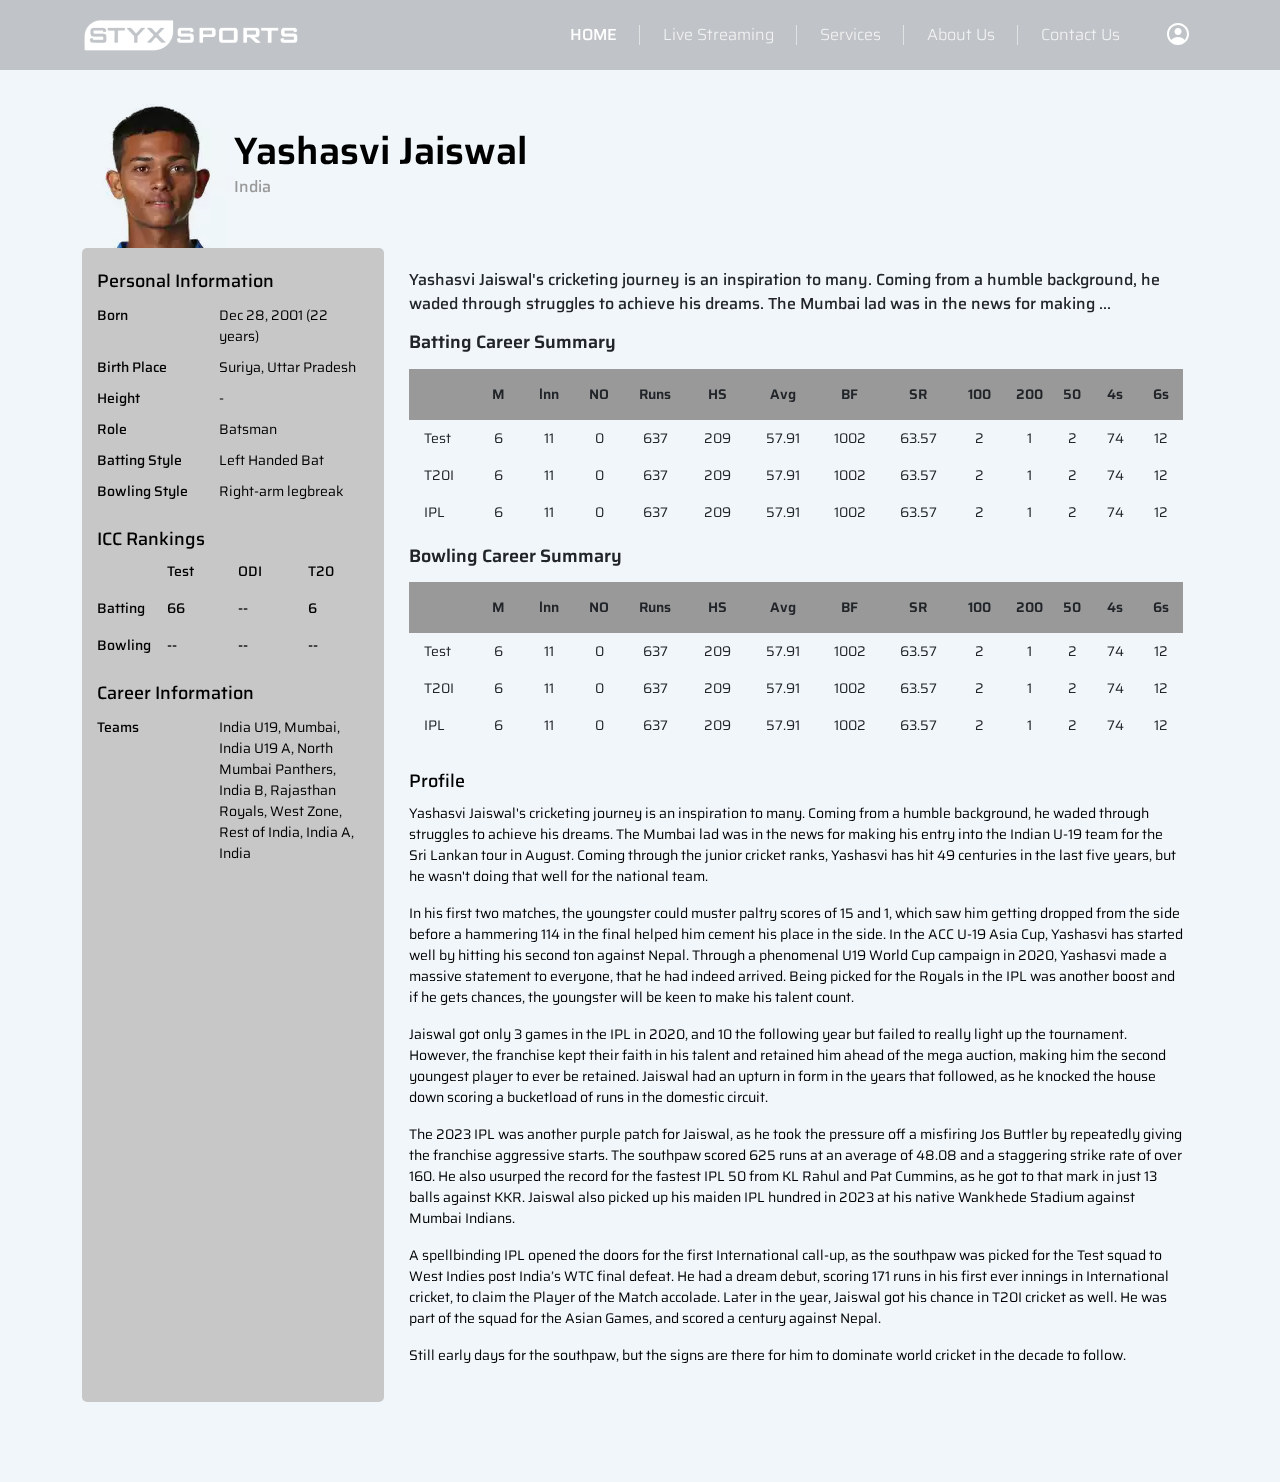
==== commit bb953361: "added_table_in_player_details" ====
--- a/player-details.html
+++ b/player-details.html
@@ -203,6 +203,156 @@
                         a humble background,
                         he waded through struggles to achieve his dreams. The Mumbai lad was in the news for making ...
                     </p>
+
+
+                    <h3 class="bowling-head">Batting Career Summary</h3>
+                    <div class="table-scroll">
+                        <table>
+                            <thead>
+                                <tr>
+                                    <th></th>
+                                    <th>M</th>
+                                    <th>lnn</th>
+                                    <th>NO</th>
+                                    <th>Runs</th>
+                                    <th>HS</th>
+                                    <th>Avg</th>
+                                    <th>BF</th>
+                                    <th>SR</th>
+                                    <th>100</th>
+                                    <th>200</th>
+                                    <th>50</th>
+                                    <th>4s</th>
+                                    <th>6s</th>
+                                </tr>
+                            </thead>
+                            <tbody>
+                                <tr>
+                                    <td>Test</td>
+                                    <td>6</td>
+                                    <td>11</td>
+                                    <td>0</td>
+                                    <td>637</td>
+                                    <td>209</td>
+                                    <td>57.91</td>
+                                    <td>1002</td>
+                                    <td>63.57</td>
+                                    <td>2</td>
+                                    <td>1</td>
+                                    <td>2</td>
+                                    <td>74</td>
+                                    <td>12</td>
+                                </tr>
+                                <tr>
+                                    <td>T20I</td>
+                                    <td>6</td>
+                                    <td>11</td>
+                                    <td>0</td>
+                                    <td>637</td>
+                                    <td>209</td>
+                                    <td>57.91</td>
+                                    <td>1002</td>
+                                    <td>63.57</td>
+                                    <td>2</td>
+                                    <td>1</td>
+                                    <td>2</td>
+                                    <td>74</td>
+                                    <td>12</td>
+                                </tr>
+                                <tr>
+                                    <td>IPL</td>
+                                    <td>6</td>
+                                    <td>11</td>
+                                    <td>0</td>
+                                    <td>637</td>
+                                    <td>209</td>
+                                    <td>57.91</td>
+                                    <td>1002</td>
+                                    <td>63.57</td>
+                                    <td>2</td>
+                                    <td>1</td>
+                                    <td>2</td>
+                                    <td>74</td>
+                                    <td>12</td>
+                                </tr>
+                            </tbody>
+                        </table>
+                    </div>
+
+
+                    <h3 class="bowling-head">Bowling Career Summary</h3>
+                    <div class="table-scroll">
+                        <table>
+                            <thead>
+                                <tr>
+                                    <th></th>
+                                    <th>M</th>
+                                    <th>lnn</th>
+                                    <th>NO</th>
+                                    <th>Runs</th>
+                                    <th>HS</th>
+                                    <th>Avg</th>
+                                    <th>BF</th>
+                                    <th>SR</th>
+                                    <th>100</th>
+                                    <th>200</th>
+                                    <th>50</th>
+                                    <th>4s</th>
+                                    <th>6s</th>
+                                </tr>
+                            </thead>
+                            <tbody>
+                                <tr>
+                                    <td>Test</td>
+                                    <td>6</td>
+                                    <td>11</td>
+                                    <td>0</td>
+                                    <td>637</td>
+                                    <td>209</td>
+                                    <td>57.91</td>
+                                    <td>1002</td>
+                                    <td>63.57</td>
+                                    <td>2</td>
+                                    <td>1</td>
+                                    <td>2</td>
+                                    <td>74</td>
+                                    <td>12</td>
+                                </tr>
+                                <tr>
+                                    <td>T20I</td>
+                                    <td>6</td>
+                                    <td>11</td>
+                                    <td>0</td>
+                                    <td>637</td>
+                                    <td>209</td>
+                                    <td>57.91</td>
+                                    <td>1002</td>
+                                    <td>63.57</td>
+                                    <td>2</td>
+                                    <td>1</td>
+                                    <td>2</td>
+                                    <td>74</td>
+                                    <td>12</td>
+                                </tr>
+                                <tr>
+                                    <td>IPL</td>
+                                    <td>6</td>
+                                    <td>11</td>
+                                    <td>0</td>
+                                    <td>637</td>
+                                    <td>209</td>
+                                    <td>57.91</td>
+                                    <td>1002</td>
+                                    <td>63.57</td>
+                                    <td>2</td>
+                                    <td>1</td>
+                                    <td>2</td>
+                                    <td>74</td>
+                                    <td>12</td>
+                                </tr>
+                            </tbody>
+                        </table>
+                    </div>
 
                     <p class="heade-info mt-4 mb-2">Profile</p>
                     <div class="profile-info-row">
--- a/Assets/CSS/player-details.css
+++ b/Assets/CSS/player-details.css
@@ -127,4 +127,40 @@
     .player-info-grid-row {
         grid-template-columns: repeat(1, minmax(0, 1fr));
     }
+}
+
+td{
+    width: 10%;
+    font-size: 14px;
+    font-family: 'Saira_Regular';
+}
+
+th{
+    font-family: 'Saira_SemiBold';
+    font-size: 14px;
+}
+
+thead{
+    background-color: #999;
+}
+
+th{
+    padding: 15px 10px;
+}
+
+tbody, td, tfoot, th, thead, tr{
+    text-align: center;
+}
+
+.bowling-head{
+    font-size: 18px;
+    font-family: 'Saira_SemiBold';
+    margin-bottom: 15px;
+    margin-top: 15px;
+}
+
+@media screen and (max-width: 768px) {
+    .table-scroll {
+        overflow-x: auto;
+    }
 }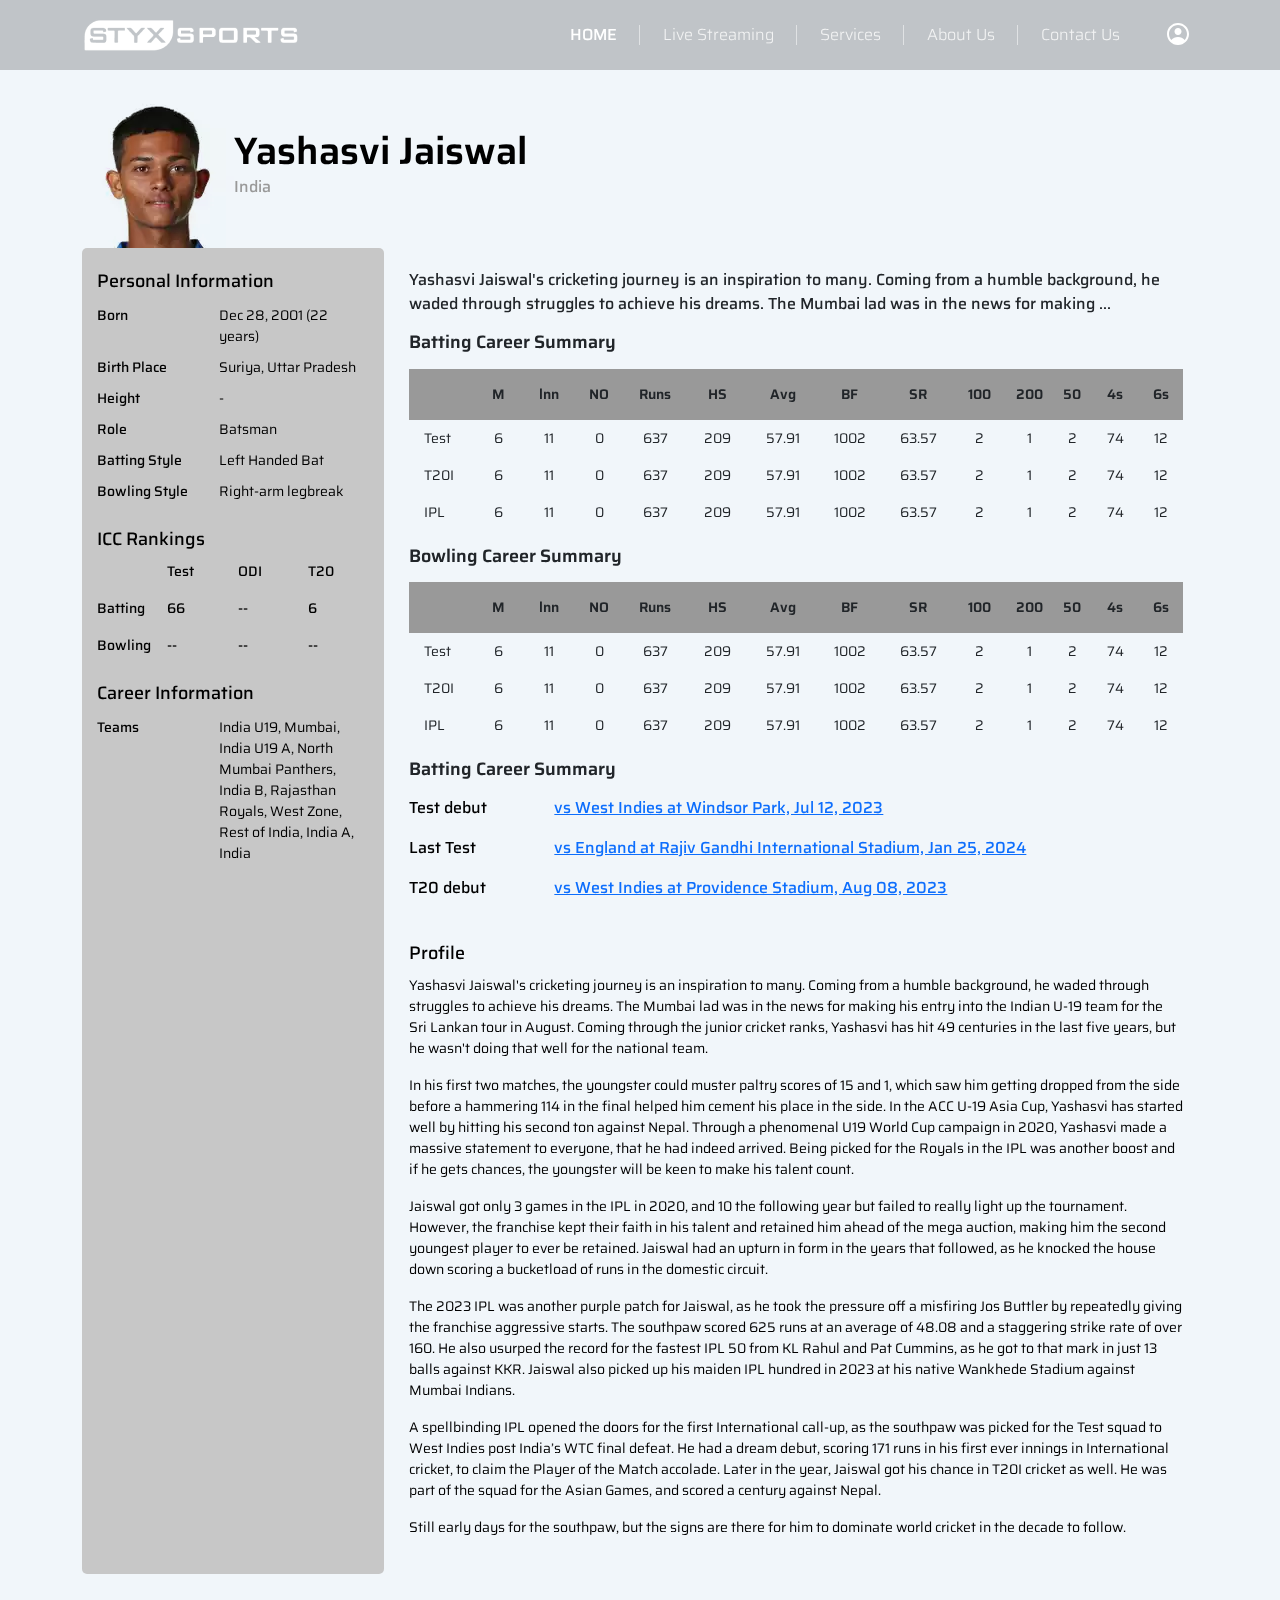
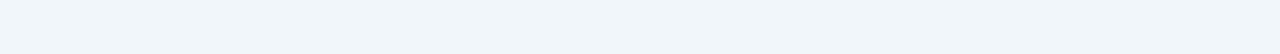
==== commit fd47a98e: "fixed_css" ====
--- a/player-details.html
+++ b/player-details.html
@@ -353,6 +353,37 @@
                             </tbody>
                         </table>
                     </div>
+
+
+                    <!-- career Information -->
+                    <h3 class="bowling-head">Batting Career Summary</h3>
+
+                    <!-- career-information -->
+                    <div class="career-info-grid-row">
+                        <div>
+                            <p>Test debut</p>
+                        </div>
+                        <div>
+                            <p><a href="">vs West Indies at Windsor Park, Jul 12, 2023</a></p>
+                        </div>
+                    </div>
+                    <div class="career-info-grid-row">
+                        <div>
+                            <p>Last Test</p>
+                        </div>
+                        <div>
+                            <p><a href="">vs England at Rajiv Gandhi International Stadium, Jan 25, 2024</a></p>
+                        </div>
+                    </div>
+                    <div class="career-info-grid-row">
+                        <div>
+                            <p>T20 debut</p>
+                        </div>
+                        <div>
+                            <p><a href="">vs West Indies at Providence Stadium, Aug 08, 2023</a></p>
+                        </div>
+                    </div>
+                    <!-- career information -->
 
                     <p class="heade-info mt-4 mb-2">Profile</p>
                     <div class="profile-info-row">
--- a/Assets/CSS/player-details.css
+++ b/Assets/CSS/player-details.css
@@ -163,4 +163,27 @@
     .table-scroll {
         overflow-x: auto;
     }
+}
+
+.career-info-grid-row{
+    display: grid;
+    grid-template-columns: 0.8fr 4fr;
+    gap: 20px;
+}
+
+.career-info-grid-row>div>p{
+    font-family: 'Saira_Medium';
+    font-size: 16px;
+    color: #000;
+}
+
+.career-info-grid-row>div>a>p{
+    font-family: 'Saira_Medium' !important;
+    font-size: 16px;
+}
+
+@media screen and (max-width: 992px) {
+    .career-info-grid-row{
+        grid-template-columns: 2fr 4fr;
+    }
 }